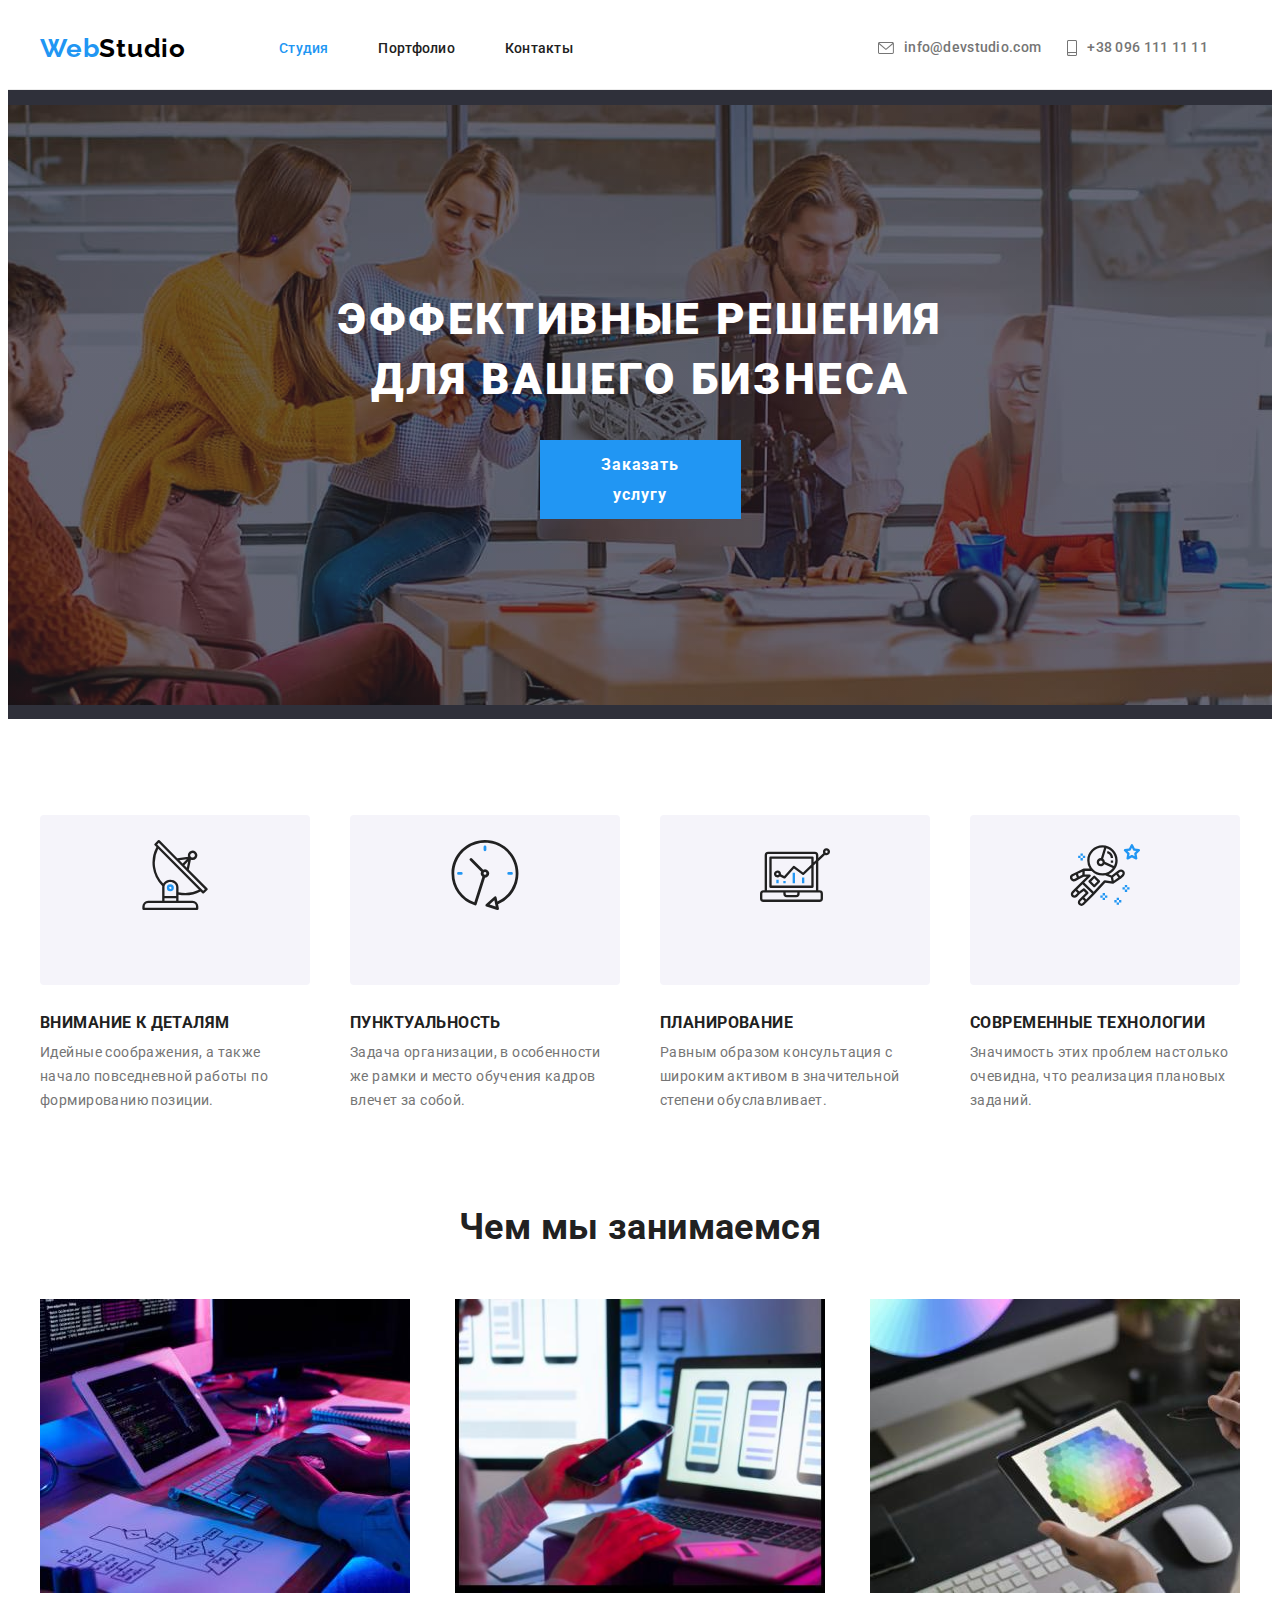
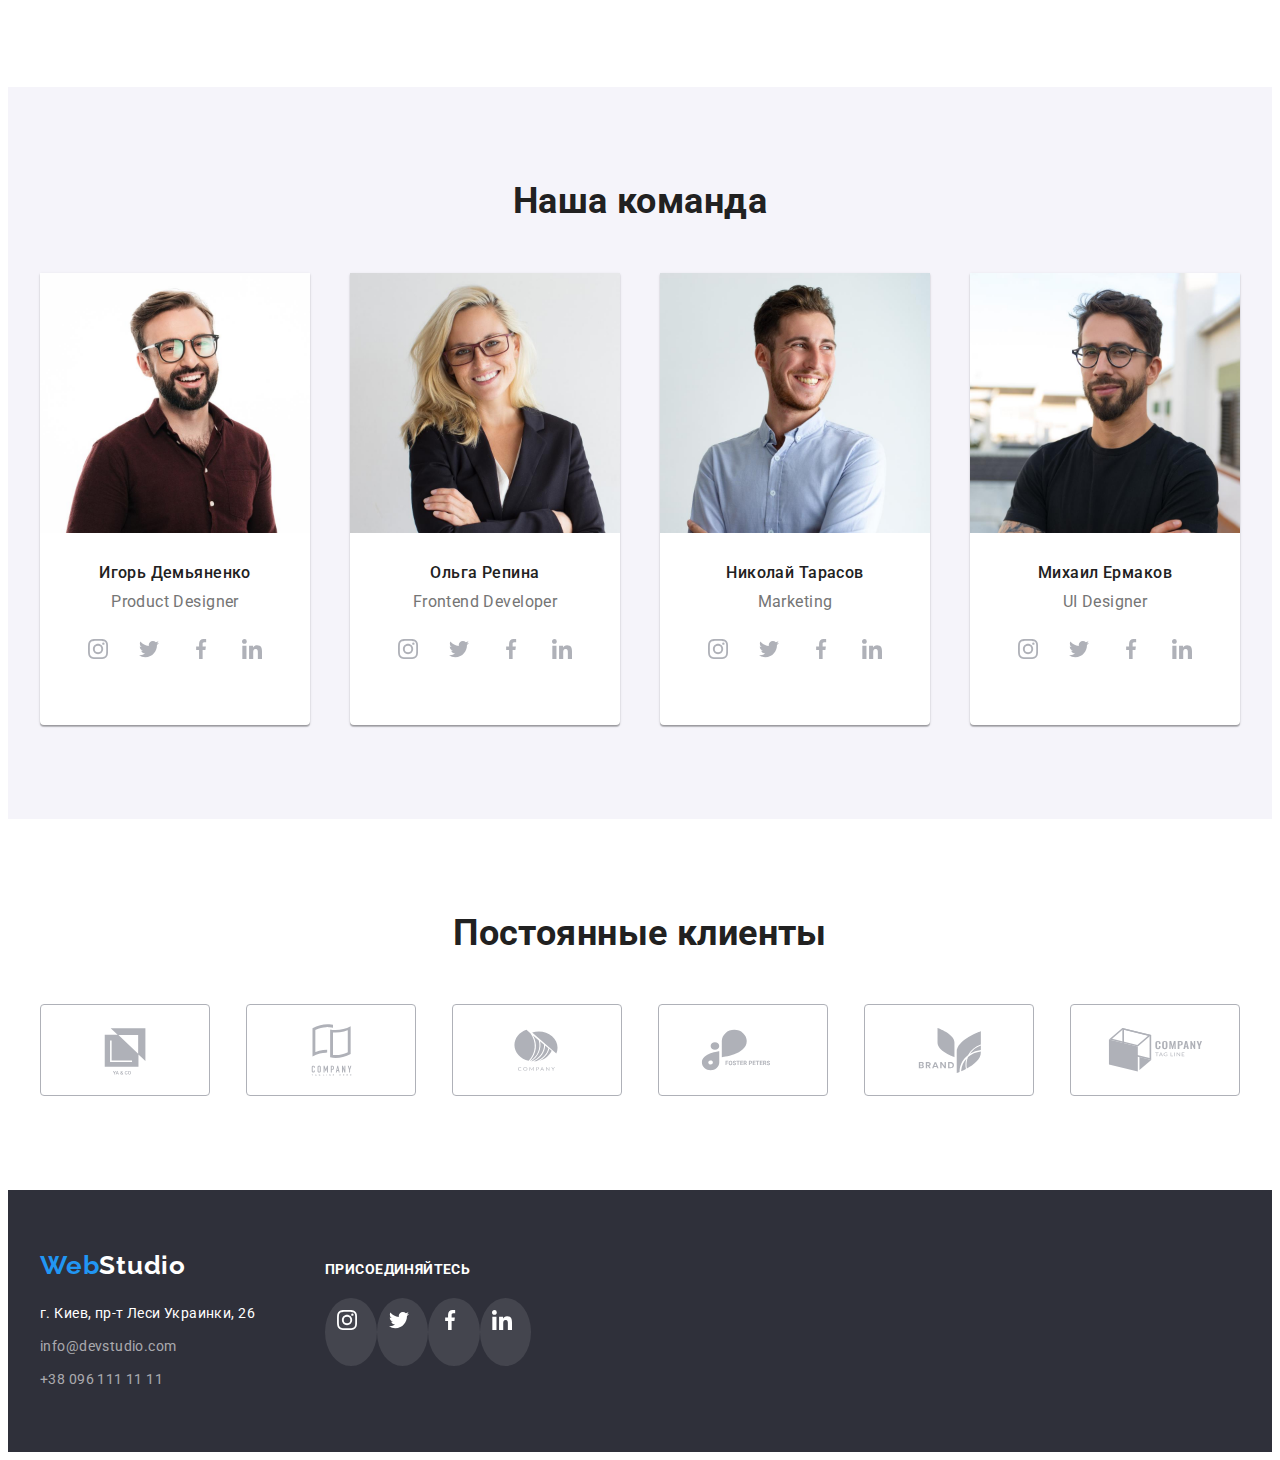
==== index.html @ 8ca38062 "Copy files" ====
<!DOCTYPE html>
<html lang="ru">
<head>
    <meta charset="UTF-8">
    <meta http-equiv="X-UA-Compatible" content="IE=edge">
    <meta name="viewport" content="width=device-width, initial-scale=1.0">
    <title>Document</title>
    <link rel="stylesheet" href="https://cdnjs.cloudflare.com/ajax/libs/modern-normalize/1.1.0/modern-normalize.min.css"
        integrity="sha512-wpPYUAdjBVSE4KJnH1VR1HeZfpl1ub8YT/NKx4PuQ5NmX2tKuGu6U/JRp5y+Y8XG2tV+wKQpNHVUX03MfMFn9Q=="
        crossorigin="anonymous" referrerpolicy="no-referrer" />
    <link rel="preconnect" href="https://fonts.googleapis.com">
    <link rel="preconnect" href="https://fonts.gstatic.com" crossorigin>
    <link href="https://fonts.googleapis.com/css2?family=Raleway:wght@700&family=Roboto:wght@400;500;700;900&display=swap"
        rel="stylesheet">
    <link rel="stylesheet" href="./css/styles.css"/>
</head>
<body>
    <!--Шапка сайта-->
    <header class="header">
        <div class="header-part container">
            <a href="/" class="logo">Web<span class="logo-header">Studio</span></a>
            
            <!-- Навигация на другие страницы -->
            <nav>
                <ul class="site-nav">
                    <li><a href="" class="link current">Студия</a></li>
                    <li><a href="./portfolio.html" class="link">Портфолио</a></li>
                    <li><a href="" class="link">Контакты</a></li>
                </ul>
            </nav>

            <ul class="kontakt-header">
                <li class="header-icons">
                    <svg class="icon" width="16" height="12">
                        <use href="./images/icons.svg#icon-envelope"></use>
                    </svg>
                    <a href="mailto:info@devstudio.com" class="link">info@devstudio.com</a>
                </li>
                <li class="header-icons">
                    <svg class="icon" width="10" height="16">
                        <use href="./images/icons.svg#icon-smartphone"></use>
                    </svg>
                    <a href="tel:+380961111111" class="link">+38 096 111 11 11</a>
                </li>
            </ul>
        </div>
    </header>
    
    <!--Основная часть-->
    <main>
    <!-- Герой -->
    <section class="hero">
        <div class="container">
            <h1 class="hero-title">Эффективные решения <br>
            для вашего бизнеса</h1>
            <button type="button" class="button-hero">Заказать услугу</button>
        </div>
    </section>

    <!--Преимущества-->
    <section>
        <div class="benefit-section container section">
            <h2 class="none-title">Преимущества</h2>
            <ul class="benefits">
                <li class="benefits-item">
                        <div class="box">
                            <svg class="icon" width="70" height="70">
                                <use href="./images/icons.svg#icon-antenna"></use>
                            </svg>
                        </div>
                        <h3 class="benefit title">Внимание к деталям</h3>
                        <p>Идейные соображения, а также начало повседневной работы по формированию позиции.</p>
                </li>

                <li class="benefits-item">
                        <div class="box">
                            <svg class="icon" width="70" height="70">
                                <use href="./images/icons.svg#icon-clock"></use>
                            </svg>
                        </div>
                        <h3 class="benefit title">Пунктуальность</h3>
                        <p>Задача организации, в особенности же рамки и место обучения кадров влечет за собой.</p>
                </li>

                <li class="benefits-item">
                        <div class="box">
                            <svg class="icon" width="70" height="70">
                                <use href="./images/icons.svg#icon-diagram"></use>
                            </svg>
                        </div>
                        <h3 class="benefit title">Планирование</h3>
                        <p>Равным образом консультация с широким активом в значительной степени обуславливает.</p>
                </li>

                <li class="benefits-item">
                        <div class="box">
                            <svg class="icon" width="70" height="70">
                                <use href="./images/icons.svg#icon-astronaut"></use>
                            </svg>
                        </div>
                        <h3 class="benefit title">Современные технологии</h3>
                        <p>Значимость этих проблем настолько очевидна, что реализация плановых заданий.</p>
                </li>
            </ul>
        </div>
    </section>

    <!--Чем мы занимаемся-->
    <section>
        <div class="products-studio container section">
            <h2 class="products title">Чем мы занимаемся</h2>
            <ul class="product">
                <li><img src="./images/programming.jpg" alt="Программирование" width="370" height="294"/></li>
                <li><img src="./images/mobile-application-development.jpg" alt="Разработка мобильного приложения" width="370" height="294"/></li>
                <li><img src="./images/color-matching.jpg" alt="Подбор цветов" width="370" height="294"/></li>
            </ul>
        </div>
    </section>

    <!--Наша команда-->
    <section class="team-studio">
        <div class="container section">
            <h2 class="team title">Наша команда</h2>
            <ul class="team-employees">
                <li class="team-employee">
                    <img src="./images/igor-demyanenko.jpg" alt="Игорь Демьяненко" width="270" height="260"/>
                    <h3 class="employee title">Игорь Демьяненко</h3>
                    <p class="employee-description">Product Designer</p>
                    <ul class="social-links">
                        <li class="box">
                            <svg class="icon" width="20" height="20">
                                <use href="./images/icons.svg#icon-instagram"></use>
                            </svg>
                            <a href="/"></a>
                        </li>
                        <li class="box">
                            <svg class="icon" width="20" height="20">
                                <use href="./images/icons.svg#icon-twitter"></use>
                            </svg>
                            <a href="/"></a>
                        </li>
                        <li class="box">
                            <svg class="icon" width="20" height="20">
                                <use href="./images/icons.svg#icon-facebook"></use>
                            </svg>
                            <a href="/"></a>
                        </li>
                        <li class="box">
                            <svg class="icon" width="20" height="20">
                                <use href="./images/icons.svg#icon-linkedin"></use>
                            </svg>
                            <a href="/"></a>
                        </li>
                    </ul>
                </li>

                <li class="team-employee">
                    <img src="./images/olga-repina.jpg" alt="Ольга Репина" width="270" height="260"/>
                    <h3 class="employee title">Ольга Репина</h3>
                    <p class="employee-description">Frontend Developer</p>
                    <ul class="social-links">
                        <li class="box">
                            <svg class="icon" width="20" height="20">
                                <use href="./images/icons.svg#icon-instagram"></use>
                            </svg>
                            <a href="/"></a>
                        </li>
                        <li class="box">
                            <svg class="icon" width="20" height="20">
                                <use href="./images/icons.svg#icon-twitter"></use>
                            </svg>
                            <a href="/"></a>
                        </li>
                        <li class="box">
                            <svg class="icon" width="20" height="20">
                                <use href="./images/icons.svg#icon-facebook"></use>
                            </svg>
                            <a href="/"></a>
                        </li>
                        <li class="box">
                            <svg class="icon" width="20" height="20">
                                <use href="./images/icons.svg#icon-linkedin"></use>
                            </svg>
                            <a href="/"></a>
                        </li>
                    </ul>
                </li>

                <li class="team-employee">
                    <img src="./images/nikolay-tarasov.jpg" alt="Николай Тарасов" width="270" height="260"/>
                    <h3 class="employee title">Николай Тарасов</h3>
                    <p class="employee-description">Marketing</p>
                    <ul class="social-links">
                <li class="box">
                    <svg class="icon" width="20" height="20">
                        <use href="./images/icons.svg#icon-instagram"></use>
                    </svg>
                    <a href="/"></a>
                </li>
                <li class="box">
                    <svg class="icon" width="20" height="20">
                        <use href="./images/icons.svg#icon-twitter"></use>
                    </svg>
                    <a href="/"></a>
                </li>
                <li class="box">
                    <svg class="icon" width="20" height="20">
                        <use href="./images/icons.svg#icon-facebook"></use>
                    </svg>
                    <a href="/"></a>
                </li>
                <li class="box">
                    <svg class="icon" width="20" height="20">
                        <use href="./images/icons.svg#icon-linkedin"></use>
                    </svg>
                    <a href="/"></a>
                </li>
                    </ul>
                </li>

                <li class="team-employee">
                    <img src="./images/mikhail-ermakov.jpg" alt="Михаил Ермаков" width="270" height="260"/>
                    <h3 class="employee title">Михаил Ермаков</h3>
                    <p class="employee-description">UI Designer</p>
                    <ul class="social-links">
                        <li class="box">
                            <svg class="icon" width="20" height="20">
                                <use href="./images/icons.svg#icon-instagram"></use>
                            </svg>
                            <a href="/"></a>
                        </li>
                        <li class="box">
                            <svg class="icon" width="20" height="20">
                                <use href="./images/icons.svg#icon-twitter"></use>
                            </svg>
                            <a href="/"></a>
                        </li>
                        <li class="box">
                            <svg class="icon" width="20" height="20">
                                <use href="./images/icons.svg#icon-facebook"></use>
                            </svg>
                            <a href="/"></a>
                        </li>
                        <li class="box">
                            <svg class="icon" width="20" height="20">
                                <use href="./images/icons.svg#icon-linkedin"></use>
                            </svg>
                            <a href="/"></a>
                        </li>
                    </ul>                   
                </li>
            </ul>
        </div>
    </section>

    <!--Постоянные клиенты-->
    <section>
        <div class="container section">
            <h2 class="customers title">Постоянные клиенты</h2>
            <ul class="customer">
                <li class="box">
                    <svg class="icon" width="106" height="60">
                        <use href="./images/icons.svg#icon-logo-yaco"></use>
                    </svg>
                    <a href="/"></a>
                </li>
                <li class="box">
                    <svg class="icon" width="106" height="60">
                        <use href="./images/icons.svg#icon-logo-tag"></use>
                    </svg>
                    <a href="/"></a>
                </li>
                <li class="box">
                    <svg class="icon" width="106" height="60">
                        <use href="./images/icons.svg#icon-logo-company"></use>
                    </svg>
                    <a href="/"></a>
                </li>
                <li class="box">
                    <svg class="icon" width="106" height="60">
                        <use href="./images/icons.svg#icon-logo-brand"></use>
                    </svg>
                    <a href="/"></a>
                </li>
                <li class="box">
                    <svg class="icon" width="106" height="60">
                        <use href="./images/icons.svg#icon-logo-foster"></use>
                    </svg>
                    <a href="/"></a>
                </li>
                <li class="box">
                    <svg class="icon" width="106" height="60">
                        <use href="./images/icons.svg#icon-logo-line"></use>
                    </svg>
                    <a href="/"></a>
                </li>        
            </ul>
        </div>
    </section>
    </main>

    <!--Подвал сайта-->
    <footer class="footer">
        <div class="container">
            <div>
                <a href="/" class="logo">Web<span class="logo-footer">Studio</span></a>

                <address class="address">
                    <ul class="kontakt-footer">
                        <li>г. Киев, пр-т Леси Украинки, 26</li>
                        <li class="email"><a href="mailto:info@devstudio.com" class="link">info@devstudio.com</a></li>
                        <li><a href="tel:+380961111111" class="link">+38 096 111 11 11</a></li>
                    </ul>
                </address>
            </div>

            <div class="footer-links">
                <p class="footer-link">присоединяйтесь</p>
                <ul class="social-links">
                    <li class="box">
                        <svg class="icon" width="20" height="20">
                            <use href="./images/icons.svg#icon-instagram"></use>
                        </svg>
                        <a href="/"></a>
                    </li>
                    <li class="box">
                        <svg class="icon" width="20" height="20">
                            <use href="./images/icons.svg#icon-twitter"></use>
                        </svg>
                        <a href="/"></a>
                    </li>
                    <li class="box">
                        <svg class="icon" width="20" height="20">
                            <use href="./images/icons.svg#icon-facebook"></use>
                        </svg>
                        <a href="/"></a>
                    </li>
                    <li class="box">
                        <svg class="icon" width="20" height="20">
                            <use href="./images/icons.svg#icon-linkedin"></use>
                        </svg>
                        <a href="/"></a>
                    </li>
                </ul>
            </div>
        </div>
    </footer>
</body>
</html>
---- css/styles.css ----
/* цвет основного текста: #757575 */
/* вторичный цвет текста title: #212121 */
/* акцент #2196F3 */
/* белый #FFFFFF  */

/*Mail+tel #FFFFFF 60 %*/
/*background section team: #F5F4FA; */
/* вторичный цвет фона Hero+Footer #2F303A; */
/* background hero-button:hover #188CE8*/

:root {
  --primary-text-color: #757575;
  --title-text-color: #212121;
  --accent-color: #2196f3;
  --primary-white-color: #ffffff;
  --icon-color: #afb1b8;
  --main-font: Roboto, sans-serif;
}

body {
  color: var(--primary-text-color);
  background-color: var(--primary-white-color);

  font-family: var(--main-font);
  font-style: normal;
  font-weight: normal;
  font-size: 14px;
  line-height: 1.71;
  letter-spacing: 0.03em;
}

/*Общиe вспомогательныe контейнеры*/

.container {
  width: 1200px;
  padding-left: 15px;
  padding-right: 15px;
  margin-left: auto;
  margin-right: auto;
}

.section {
  padding-top: 94px;
  padding-bottom: 94px;
}

/* Сброс стилей */
h1,
h2,
h3,
p,
ul {
  margin: 0;
  padding: 0;
}

ul {
  list-style: none;
}

img {
  border: 0;
  display: block;
}

/* Header */

.header {
  border-bottom: 1px solid #ececec;
}

.header-part {
  display: flex;
  align-items: center;
  padding-top: 25px;
  padding-bottom: 25px;
}

/* Logo */
.logo {
  color: #2196f3;

  font-family: Raleway, sans-serif;
  font-style: normal;
  font-weight: bold;
  font-size: 26px;
  line-height: 1.19;
  letter-spacing: 0.03em;
  text-decoration: none;
}

.logo-header {
  color: #000000;
}

/* Site-nav + Kontakt-header + Kontakt-footer */
.site-nav .link,
.kontakt-header .link,
.kontakt-footer .link {
  color: var(--title-text-color);

  font-family: var(--main-font);
  font-style: normal;
  font-weight: 500;
  font-size: 14px;
  line-height: 1.14;
  letter-spacing: 0.02em;
  text-decoration: none;
}

.site-nav .link:hover,
.site-nav .link:focus,
.kontakt-header .link:hover,
.kontakt-header .link:focus,
.kontakt-footer .link:hover,
.kontakt-footer .link:focus {
  color: var(--accent-color);
}

/* Site nav */
.site-nav .link.current {
  color: var(--accent-color);
}

.site-nav {
  display: flex;
  width: 294px;
  justify-content: space-between;
  margin-left: 93px;
}

/* Kontakt nav */
.kontakt-header .link {
  color: var(--primary-text-color);
}

.kontakt-header {
  display: flex;
  width: 330px;
  justify-content: space-between;
  margin-left: 305px;
}

/* Header icons */
.header-icons {
  display: flex;
  align-items: center;
}

.header-icons .icon {
  margin-right: 10px;
}

.kontakt-header .icon {
  fill: var(--primary-text-color);
}

.kontakt-header .icon:hover,
.kontakt-header .icon:focus {
  fill: var(--accent-color);
  cursor: pointer;
}

/* Hero */
.hero {
  background-color: #2f303a;
  padding-top: 200px;
  padding-bottom: 200px;
  text-align: center;
  background-image: linear-gradient(
      to right,
      rgba(47, 48, 58, 0.4),
      rgba(47, 48, 58, 0.4)
    ),
    url("../images/hero.jpg");
  background-repeat: no-repeat;
  background-position: center;
  background-size: 1600px;
}

.hero-title {
  color: var(--primary-white-color);
  margin-bottom: 30px;

  font-weight: 900;
  font-size: 44px;
  line-height: 1.36;
  letter-spacing: 0.06em;
  text-transform: uppercase;
}

/* Button */
.button-hero {
  color: var(--primary-white-color);
  background-color: var(--accent-color);
  width: 201px;
  padding: 10px 32px;
  border: 0;
  margin: 0 auto;

  font-family: var(--main-font);
  font-style: normal;
  font-weight: bold;
  font-size: 16px;
  line-height: 1.87;
  letter-spacing: 0.06em;
  text-align: center;
  text-decoration: none;

  cursor: pointer;
}

.button-hero:hover,
.button-hero:focus {
  background: #188ce8;
  box-shadow: 0px 4px 4px rgba(0, 0, 0, 0.15);
  border-radius: 4px;
}

/* Title sections*/
.none-title {
  visibility: hidden;
}

.title {
  color: var(--title-text-color);
}

/* Benefits */
.benefits,
.product,
.team-employees,
.customer,
.social-links {
  display: flex;
  justify-content: space-between;
}

.benefit-section,
.portfolio-section {
  padding-top: 60px;
}

.benefits-item {
  width: 270px;
}

.benefits-item .box {
  height: 120px;
  margin-bottom: 30px;
  background: #f5f4fa;
  border-radius: 4px;
  padding: 25px 100px;
}

.benefit {
  font-weight: bold;
  line-height: 16px;
  text-transform: uppercase;
  margin-bottom: 10px;
}

/* Produkts */
.products-studio {
  padding-top: 0;
}

.products,
.team,
.customers {
  font-weight: bold;
  font-size: 36px;
  line-height: 1.16;
  text-align: center;
  margin-bottom: 50px;
}

/* Team */
.team-studio {
  background: #f5f4fa;
}

.team-employee {
  text-align: center;
  box-shadow: 0px 1px 3px rgba(0, 0, 0, 0.12), 0px 1px 1px rgba(0, 0, 0, 0.14),
    0px 2px 1px rgba(0, 0, 0, 0.2);
  border-radius: 0px 0px 4px 4px;
  background-color: var(--primary-white-color);
}

.employee-description,
.employee {
  font-size: 16px;
  line-height: 1.19;
}

.employee {
  font-weight: 500;
  margin-top: 30px;
  margin-bottom: 10px;
}

.employee-description {
  margin-bottom: 16px;
}

/* Team social links */
.team-studio .social-links {
  margin-left: 32px;
  margin-bottom: 30px;
}

.team-employees .icon,
.customer .icon {
  fill: var(--icon-color);
}

.team-employees .icon:hover,
.team-employees .icon:focus {
  fill: var(--primary-white-color);
  background-color: var(--accent-color);
}

/* Regular customers */
.customer .box {
  width: 170px;
  height: 92px;
  border: 1px solid #afb1b8;
  box-sizing: border-box;
  border-radius: 4px;
  padding: 16px 32px;
}

.customer .box:hover,
.customer .box:focus {
  border: 1px solid var(--accent-color);
}

.customer .icon:hover,
.customer .icon:focus {
  fill: var(--accent-color);
  cursor: pointer;
}

/* Filter Portfolio */
.filter-buttons {
  display: flex;
  justify-content: space-between;
  width: 611px;
  margin-bottom: 50px;
  margin-left: auto;
  margin-right: auto;
}

.fiter-button {
  color: var(--title-text-color);
  background-color: #f5f4fa;
  padding: 6px 22px;
  border-radius: 4px;
  border: 0;

  font-family: var(--main-font);
  font-style: normal;
  font-weight: 500;
  font-size: 16px;
  line-height: 1.62;
  text-align: center;
  letter-spacing: 0.03em;

  cursor: pointer;
}

.fiter-button:focus,
.fiter-button:hover {
  color: var(--primary-white-color);
  background-color: var(--accent-color);
  box-shadow: 0px 3px 1px rgba(0, 0, 0, 0.1), 0px 1px 2px rgba(0, 0, 0, 0.08),
    0px 2px 2px rgba(0, 0, 0, 0.12);
}

/* Portfolio */
.portfolio {
  display: flex;
  flex-wrap: wrap;
  margin-left: -15px;
  margin-right: -15px;
}

.portfolio-example {
  margin-left: 15px;
  margin-top: 30px;
  margin-right: 15px;
}

.portfolio-example:hover,
.portfolio-example:focus {
  box-shadow: 0px 1px 1px rgba(0, 0, 0, 0.12), 0px 4px 4px rgba(0, 0, 0, 0.06),
    1px 4px 6px rgba(0, 0, 0, 0.16);
  cursor: pointer;
}

.portfolio-example:nth-child(-n + 3) {
  margin-top: 0;
}

.example-border {
  border-bottom: 1px solid #eeeeee;
  border-right: 1px solid #eeeeee;
  border-left: 1px solid #eeeeee;
  box-sizing: border-box;
  padding-top: 20px;
  padding-bottom: 20px;
  padding-left: 24px;
}

.example {
  font-weight: bold;
  font-size: 18px;
  line-height: 2;
  letter-spacing: 0.06em;
  margin-bottom: 4px;
}

.example-description {
  font-size: 16px;
  line-height: 1.87;
}

/* Footer */
.footer {
  background-color: #2f303a;
  padding-top: 60px;
  padding-bottom: 60px;
}

.logo-footer,
.address {
  color: var(--primary-white-color);
}

.kontakt-footer .link {
  color: rgba(255, 255, 255, 0.6);

  font-weight: normal;
  line-height: 1.71;
  letter-spacing: 0.03em;
}

.kontakt-footer {
  font-style: normal;
  margin-top: 20px;
}

.email {
  margin-top: 9px;
  margin-bottom: 9px;
}

.footer .container {
  display: flex;
}

/* Footer links*/
.footer-links {
  width: 260px;
  margin-left: 70px;
  padding-top: 12px;

  font-weight: bold;
  line-height: 1.14;
  text-transform: uppercase;

  color: var(--primary-white-color);
}

.footer-links .icon {
  fill: var(--primary-white-color);
}

.footer-link {
  margin-bottom: 20px;
}

.social-links {
  width: 206px;
}

.footer-links .box,
.team-employees .box {
  width: 44px;
  height: 44px;
  border-radius: 50%;
  padding: 12px;
}

.footer-links .box {
  background-color: rgba(255, 255, 255, 0.1);
}

.footer-links .box:focus,
.footer-links .box:hover,
.team-employees .box:focus,
.team-employees .box:hover {
  background-color: var(--accent-color);
  cursor: pointer;
}
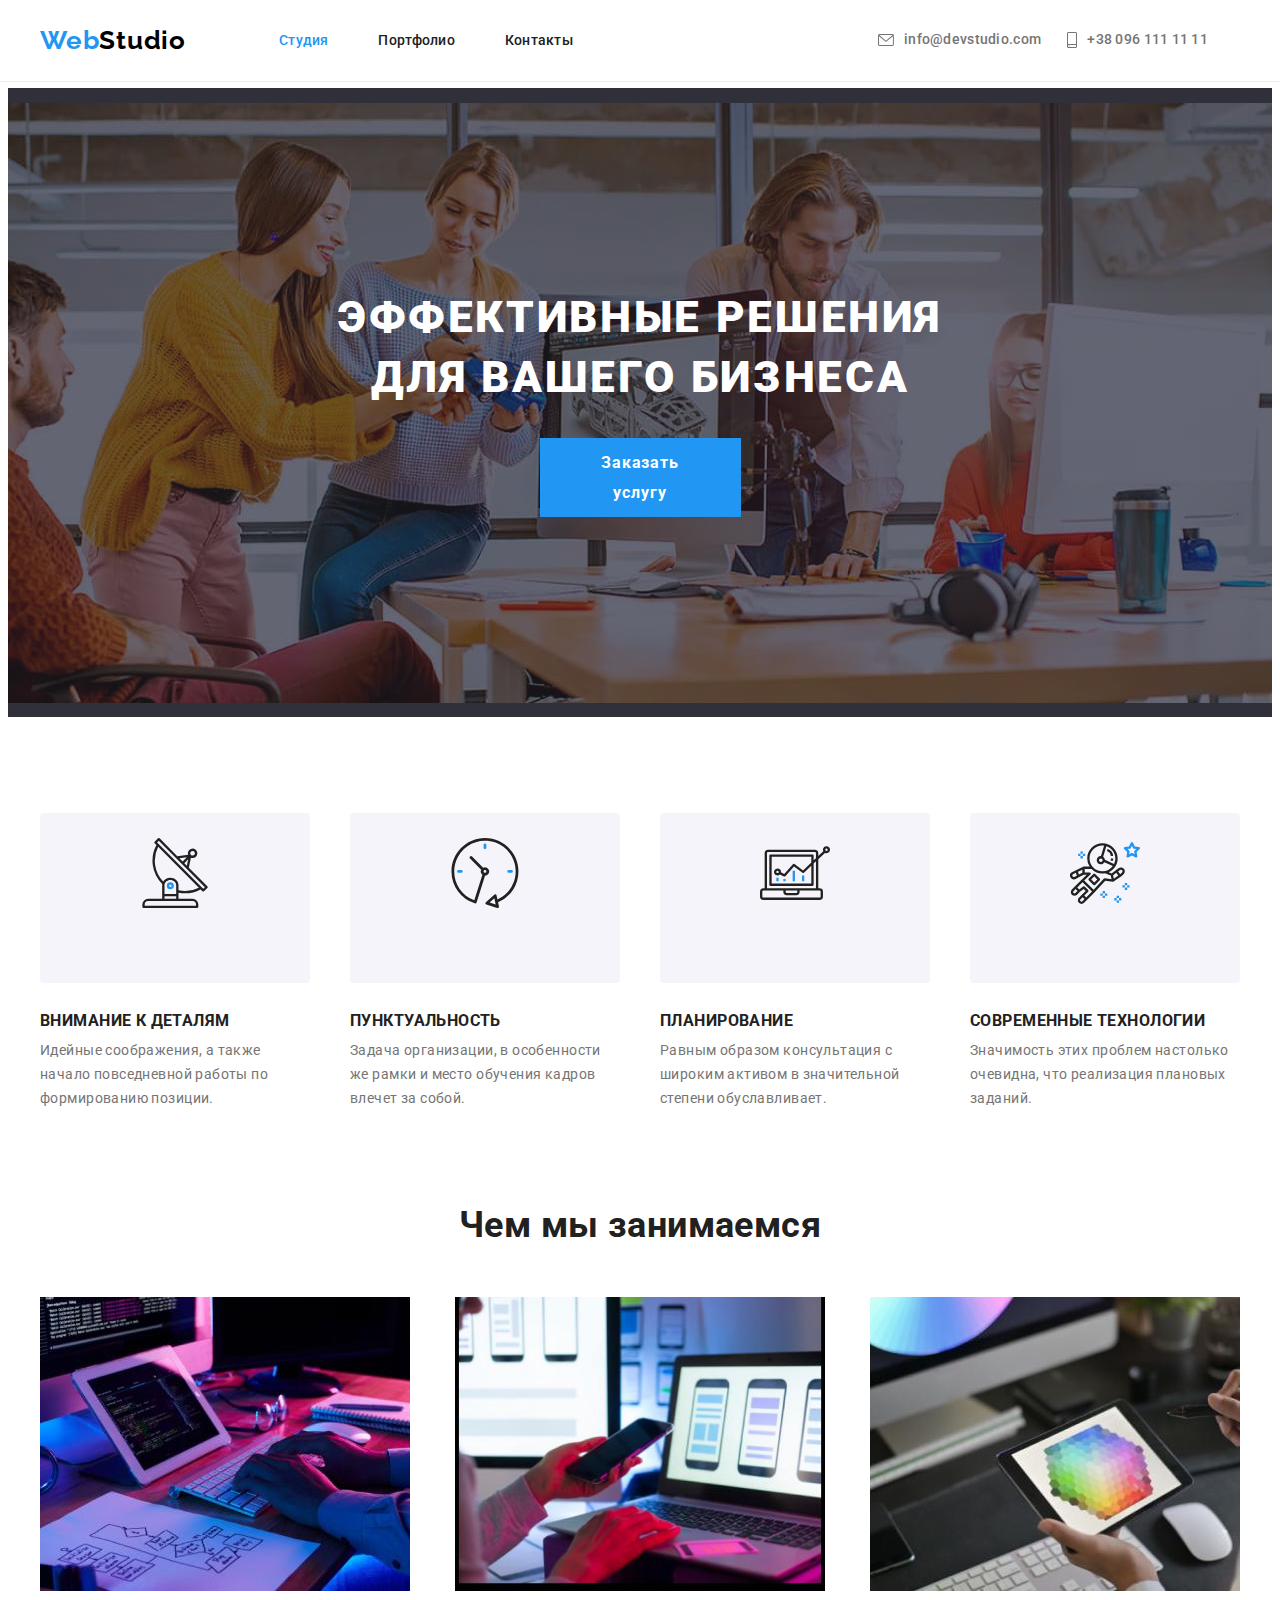
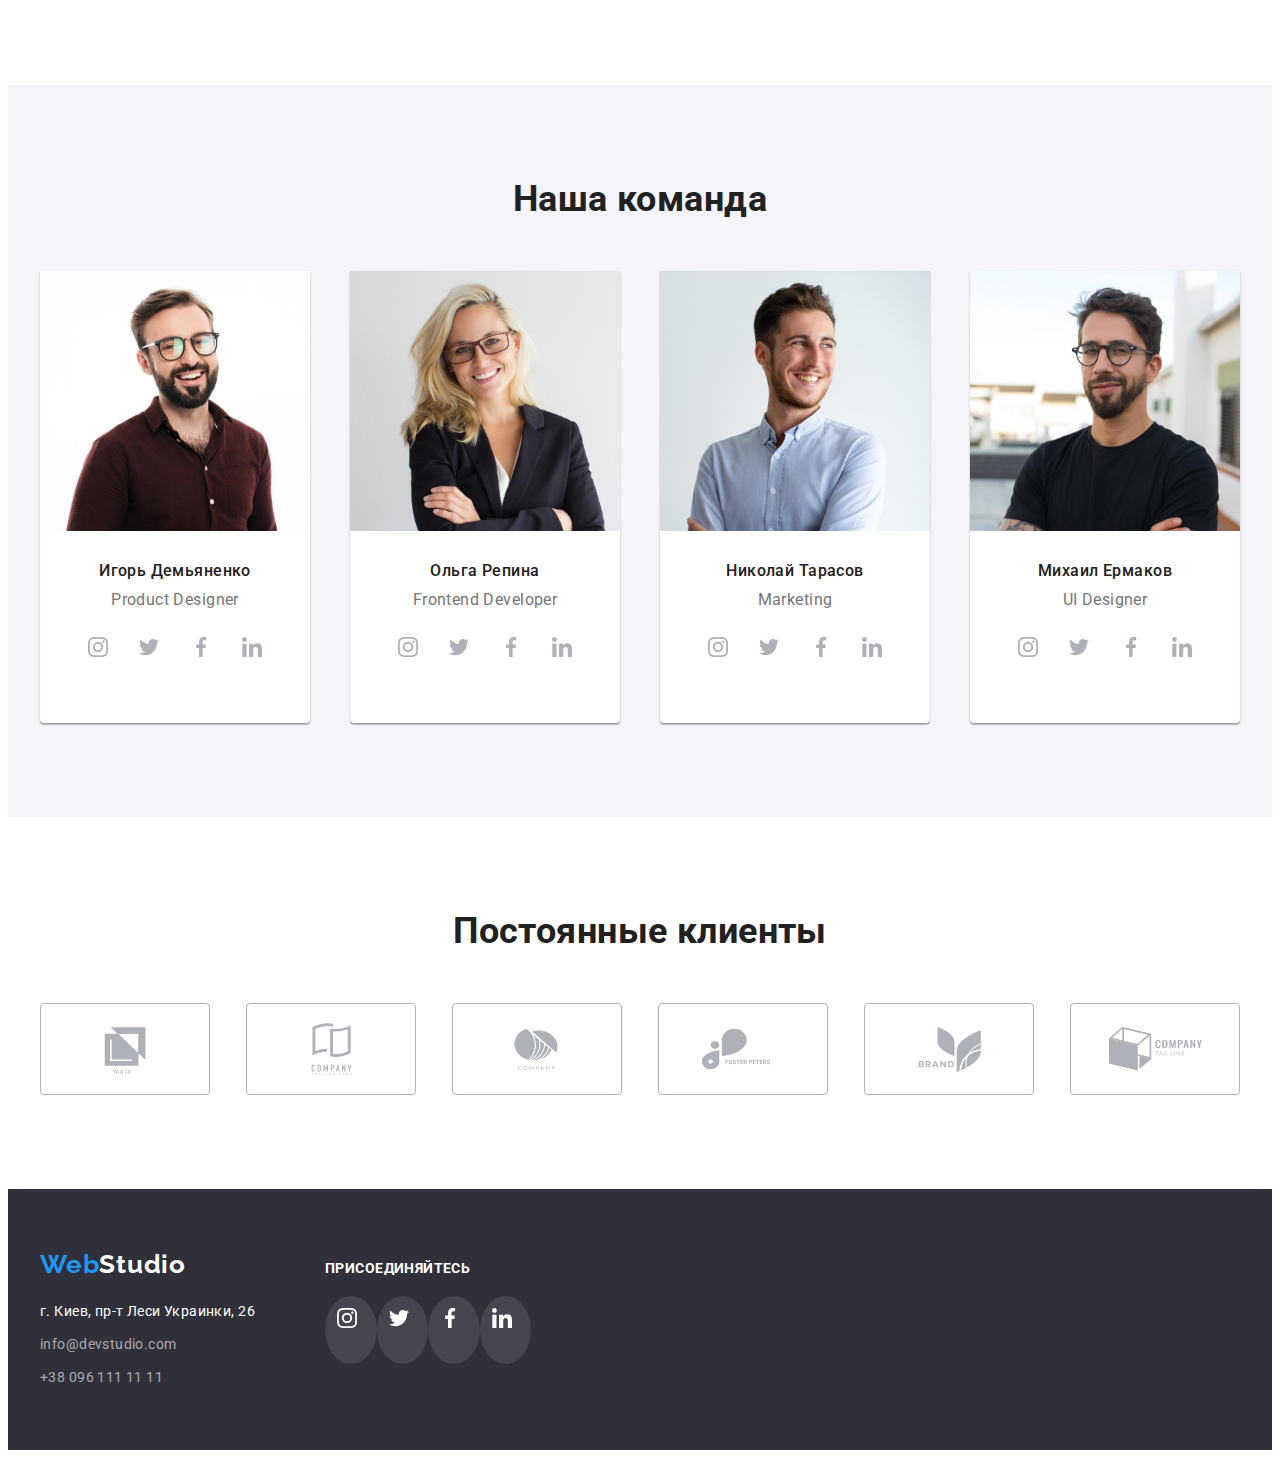
==== commit b7727a94: "header position+ modal window" ====
--- a/index.html
+++ b/index.html
@@ -47,13 +47,20 @@
     </header>
     
     <!--Основная часть-->
-    <main>
+    <main class="main">
     <!-- Герой -->
     <section class="hero">
         <div class="container">
             <h1 class="hero-title">Эффективные решения <br>
             для вашего бизнеса</h1>
-            <button type="button" class="button-hero">Заказать услугу</button>
+            <button type="button" class="button-hero" data-modal-open>Заказать услугу</button>
+        </div>
+    
+    <!--Модальное окно-->    
+        <div class="backdrop is-hidden" data-modal>
+            <div class="modal">
+                <button data-modal-close>Закрыть</button>
+            </div>
         </div>
     </section>
 
@@ -345,5 +352,9 @@
             </div>
         </div>
     </footer>
+
+    <!--Модальное окно-->
+    <script src="./js/modal.js"></script>
+
 </body>
 </html>--- a/css/styles.css
+++ b/css/styles.css
@@ -66,7 +66,13 @@
 /* Header */
 
 .header {
+  position: fixed;
+  width: 100%;
+  min-height: 80px;
+  top: 0;
+  left: 0;
   border-bottom: 1px solid #ececec;
+  background-color: var(--primary-white-color);
 }
 
 .header-part {
@@ -159,6 +165,11 @@
 .kontakt-header .icon:focus {
   fill: var(--accent-color);
   cursor: pointer;
+}
+
+/* Main */
+.main {
+  padding-top: 80px;
 }
 
 /* Hero */
@@ -217,6 +228,33 @@
   border-radius: 4px;
 }
 
+/*Modal window*/
+.backdrop {
+  position: fixed;
+  top: 0;
+  left: 0;
+  width: 100%;
+  height: 100%;
+  background-color: rgba(0, 0, 0, 0.2);
+}
+
+.backdrop.is-hidden {
+  opacity: 0;
+  pointer-events: none;
+}
+
+.modal {
+  position: absolute;
+  top: 50%;
+  left: 50%;
+  transform: translate(-50%, -50%);
+
+  min-height: 581px;
+  min-width: 528px;
+
+  background-color: var(--primary-white-color);
+}
+
 /* Title sections*/
 .none-title {
   visibility: hidden;
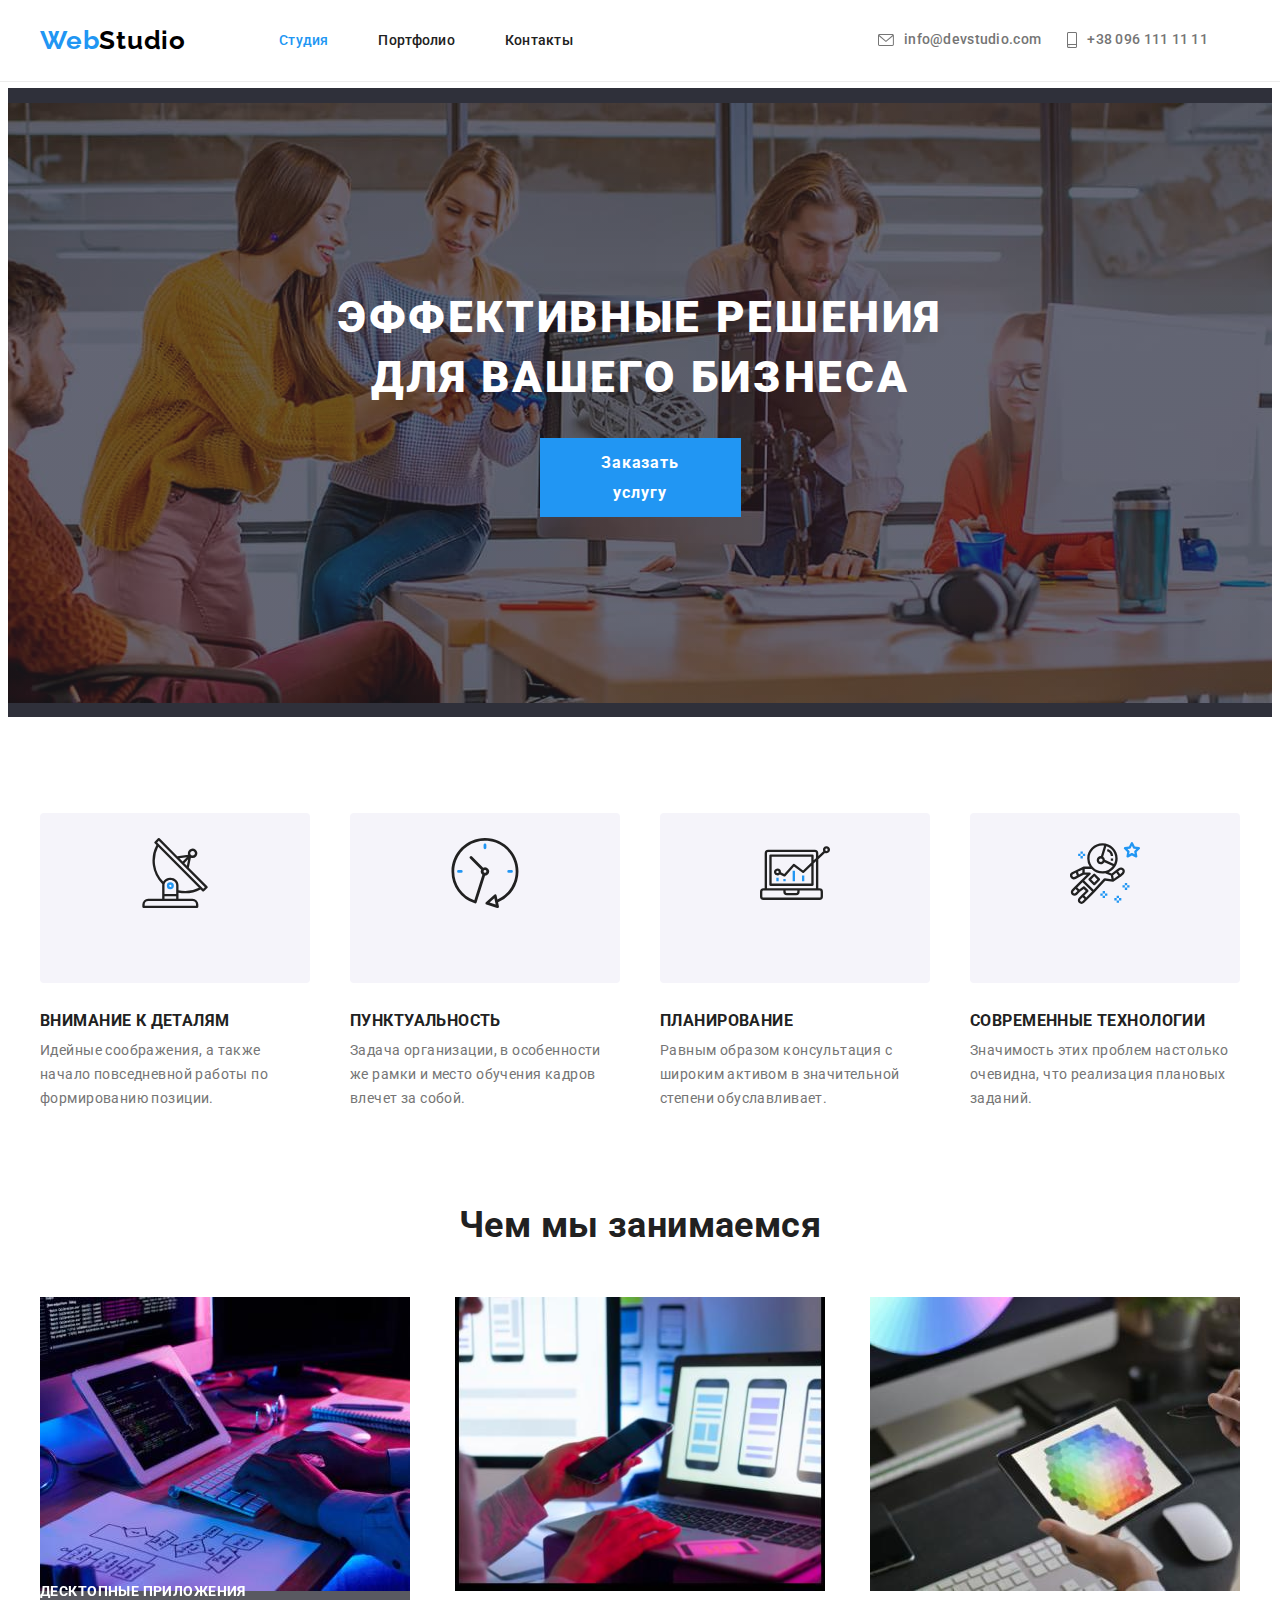
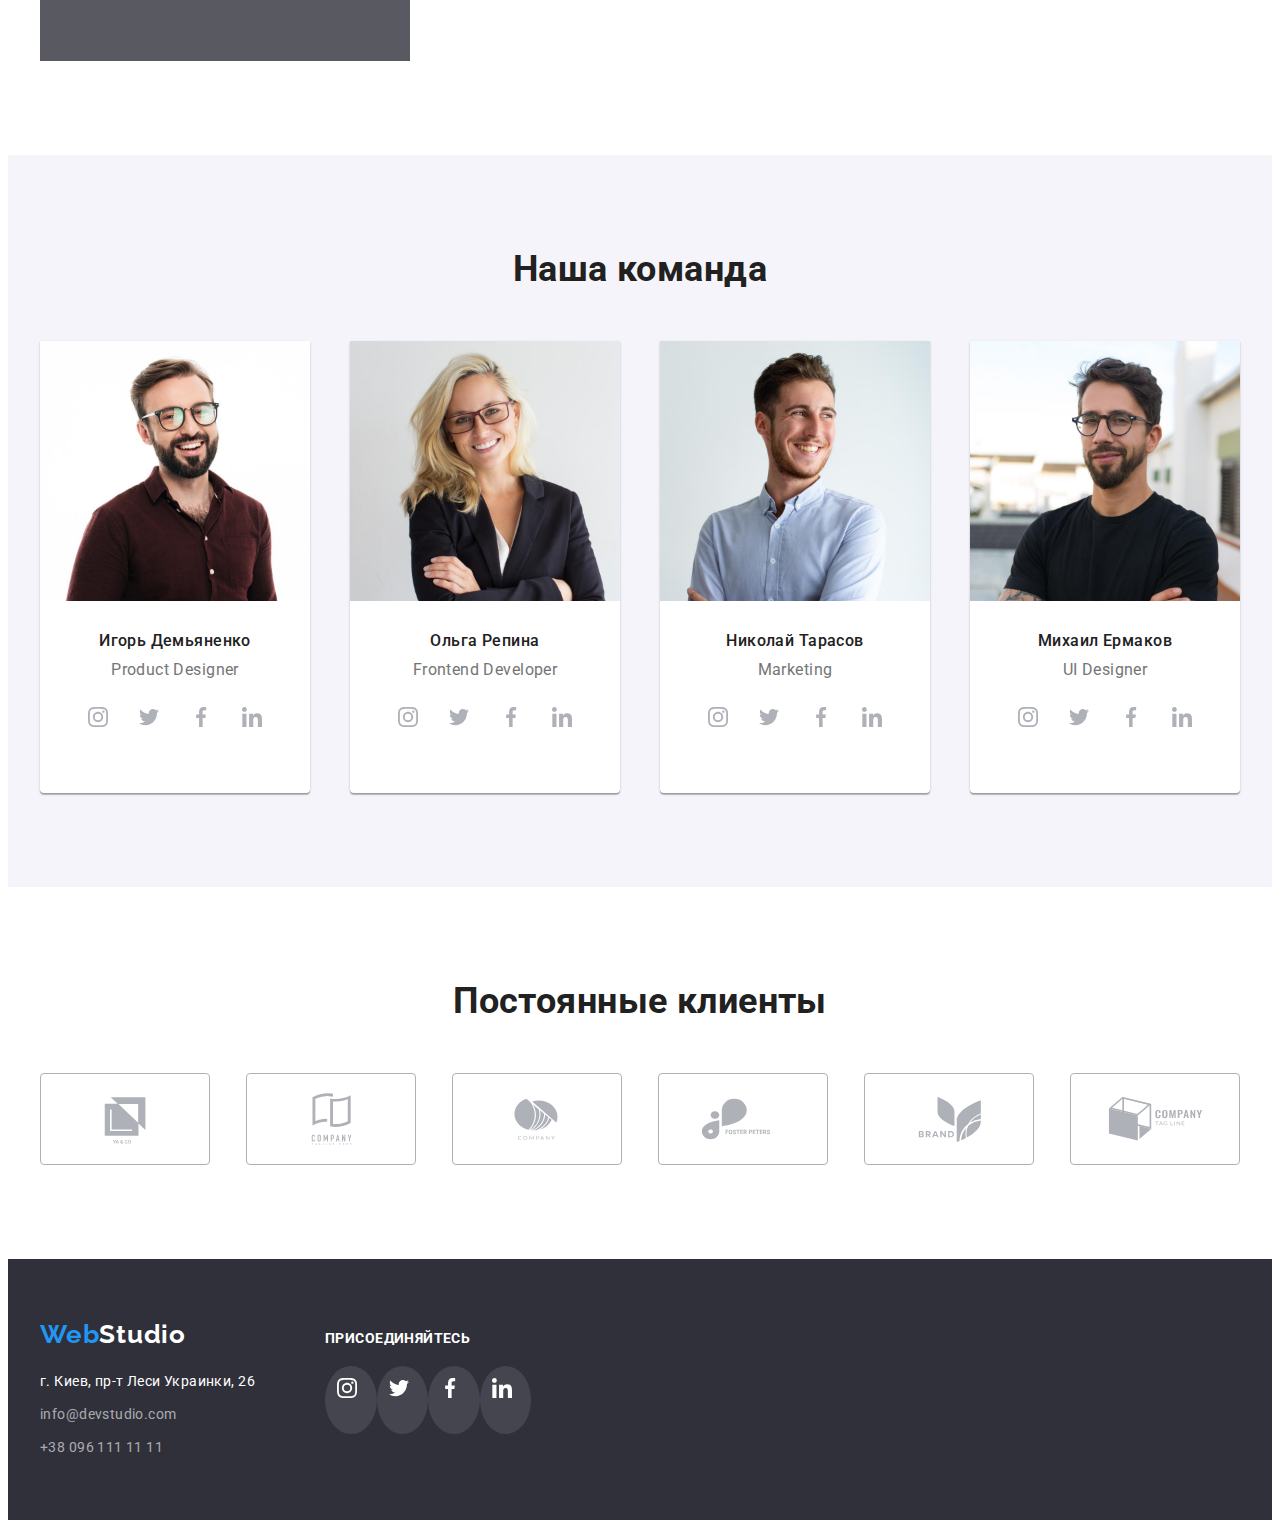
==== commit 3c42bba7: "Modal-close" ====
--- a/index.html
+++ b/index.html
@@ -59,7 +59,11 @@
     <!--Модальное окно-->    
         <div class="backdrop is-hidden" data-modal>
             <div class="modal">
-                <button data-modal-close>Закрыть</button>
+                <button class="box" data-modal-close>
+                    <svg class="icon" width="11" height="11">
+                        <use href="./images/icons.svg#icon-vector"></use>
+                    </svg>
+                </button>
             </div>
         </div>
     </section>
@@ -117,7 +121,14 @@
         <div class="products-studio container section">
             <h2 class="products title">Чем мы занимаемся</h2>
             <ul class="product">
-                <li><img src="./images/programming.jpg" alt="Программирование" width="370" height="294"/></li>
+                <li>
+                    <div> 
+                        <img src="./images/programming.jpg" alt="Программирование" width="370" height="294"/>
+                        <div class="backdrop">
+                            <p class="name">Десктопные приложения</p>
+                        </div>
+                    </div>
+                </li>
                 <li><img src="./images/mobile-application-development.jpg" alt="Разработка мобильного приложения" width="370" height="294"/></li>
                 <li><img src="./images/color-matching.jpg" alt="Подбор цветов" width="370" height="294"/></li>
             </ul>
--- a/css/styles.css
+++ b/css/styles.css
@@ -121,6 +121,7 @@
 .kontakt-footer .link:hover,
 .kontakt-footer .link:focus {
   color: var(--accent-color);
+  transition: color 250ms cubic-bezier(0.4, 0, 0.2, 1);
 }
 
 /* Site nav */
@@ -165,6 +166,7 @@
 .kontakt-header .icon:focus {
   fill: var(--accent-color);
   cursor: pointer;
+  transition: fill 250ms cubic-bezier(0.4, 0, 0.2, 1);
 }
 
 /* Main */
@@ -226,6 +228,7 @@
   background: #188ce8;
   box-shadow: 0px 4px 4px rgba(0, 0, 0, 0.15);
   border-radius: 4px;
+  transition: background 250ms cubic-bezier(0.4, 0, 0.2, 1);
 }
 
 /*Modal window*/
@@ -236,6 +239,7 @@
   width: 100%;
   height: 100%;
   background-color: rgba(0, 0, 0, 0.2);
+  transition: opacity 500ms linear, visibility 500ms linear;
 }
 
 .backdrop.is-hidden {
@@ -251,8 +255,23 @@
 
   min-height: 581px;
   min-width: 528px;
+  border-radius: 4px;
 
   background-color: var(--primary-white-color);
+}
+
+.modal .box {
+  width: 30px;
+  height: 30px;
+  position: absolute;
+  top: 8px;
+  right: 8px;
+  border-radius: 50%;
+  border: 1px solid rgba(0, 0, 0, 0.1);
+  background-color: transparent;
+  display: flex;
+  align-items: center;
+  justify-content: center;
 }
 
 /* Title sections*/
@@ -313,6 +332,24 @@
   margin-bottom: 50px;
 }
 
+.product .backdrop {
+  position: relative;
+  width: 100%;
+  height: 70px;
+  top: 0;
+  left: 0;
+  background-color: rgba(47, 48, 58, 0.8);
+}
+
+.product .name {
+  position: absolute;
+  font-weight: bold;
+  line-height: 1.14px;
+  text-transform: uppercase;
+
+  color: var(--primary-white-color);
+}
+
 /* Team */
 .team-studio {
   background: #f5f4fa;
@@ -357,6 +394,8 @@
 .team-employees .icon:focus {
   fill: var(--primary-white-color);
   background-color: var(--accent-color);
+  transition: fill 250ms cubic-bezier(0.4, 0, 0.2, 1),
+    background-color 250ms cubic-bezier(0.4, 0, 0.2, 1);
 }
 
 /* Regular customers */
@@ -372,12 +411,14 @@
 .customer .box:hover,
 .customer .box:focus {
   border: 1px solid var(--accent-color);
+  transition: border 250ms cubic-bezier(0.4, 0, 0.2, 1);
 }
 
 .customer .icon:hover,
 .customer .icon:focus {
   fill: var(--accent-color);
   cursor: pointer;
+  transition: fill 250ms cubic-bezier(0.4, 0, 0.2, 1);
 }
 
 /* Filter Portfolio */
@@ -414,6 +455,8 @@
   background-color: var(--accent-color);
   box-shadow: 0px 3px 1px rgba(0, 0, 0, 0.1), 0px 1px 2px rgba(0, 0, 0, 0.08),
     0px 2px 2px rgba(0, 0, 0, 0.12);
+  transition: color 250ms cubic-bezier(0.4, 0, 0.2, 1),
+    background-color 250ms cubic-bezier(0.4, 0, 0.2, 1);
 }
 
 /* Portfolio */
@@ -435,6 +478,7 @@
   box-shadow: 0px 1px 1px rgba(0, 0, 0, 0.12), 0px 4px 4px rgba(0, 0, 0, 0.06),
     1px 4px 6px rgba(0, 0, 0, 0.16);
   cursor: pointer;
+  transition: box-shadow 250ms cubic-bezier(0.4, 0, 0.2, 1);
 }
 
 .portfolio-example:nth-child(-n + 3) {
@@ -464,6 +508,12 @@
   line-height: 1.87;
 }
 
+.portfolio-example .overlay {
+  position: absolute;
+  top: 0;
+  left: 0;
+}
+
 /* Footer */
 .footer {
   background-color: #2f303a;
@@ -541,4 +591,5 @@
 .team-employees .box:hover {
   background-color: var(--accent-color);
   cursor: pointer;
-}
+  transition: background-color 250ms cubic-bezier(0.4, 0, 0.2, 1);
+}
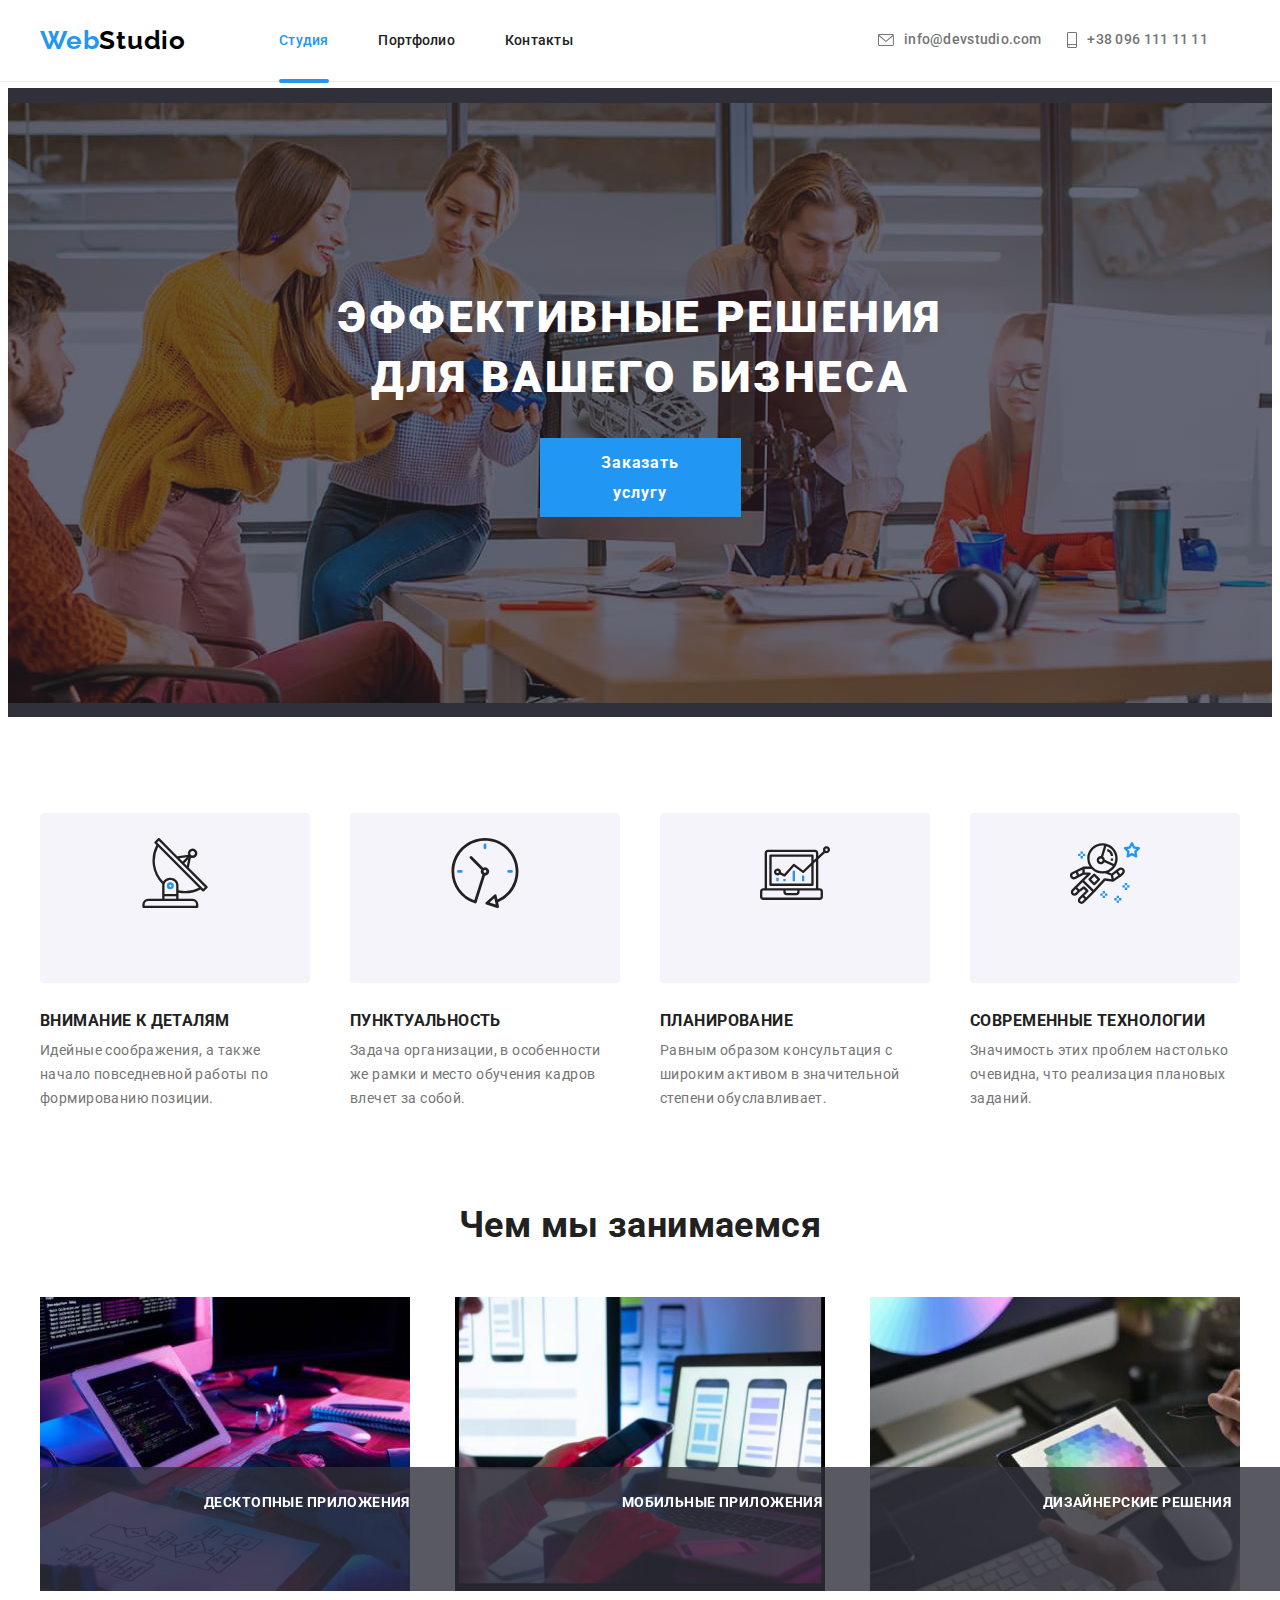
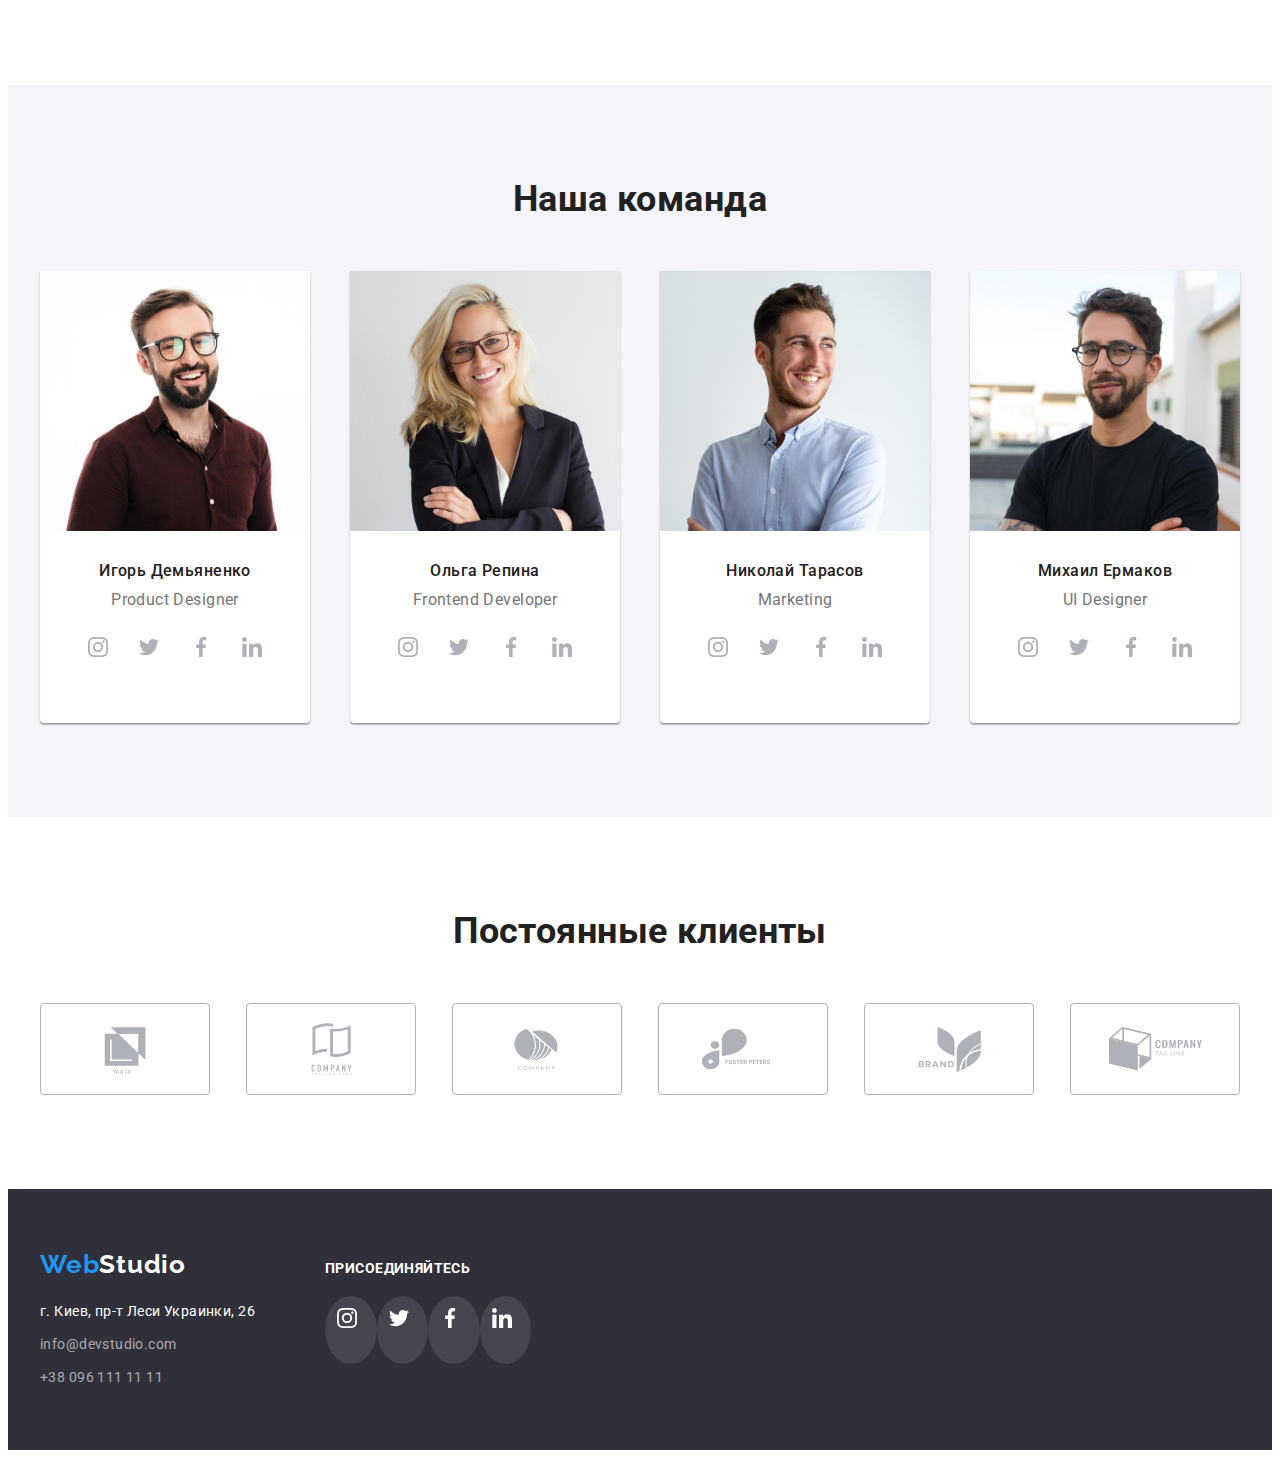
==== commit 1140d759: "Finisch" ====
--- a/index.html
+++ b/index.html
@@ -1,62 +1,369 @@
 <!DOCTYPE html>
 <html lang="ru">
-<head>
-    <meta charset="UTF-8">
-    <meta http-equiv="X-UA-Compatible" content="IE=edge">
-    <meta name="viewport" content="width=device-width, initial-scale=1.0">
-    <title>Document</title>
-    <link rel="stylesheet" href="https://cdnjs.cloudflare.com/ajax/libs/modern-normalize/1.1.0/modern-normalize.min.css"
-        integrity="sha512-wpPYUAdjBVSE4KJnH1VR1HeZfpl1ub8YT/NKx4PuQ5NmX2tKuGu6U/JRp5y+Y8XG2tV+wKQpNHVUX03MfMFn9Q=="
-        crossorigin="anonymous" referrerpolicy="no-referrer" />
-    <link rel="preconnect" href="https://fonts.googleapis.com">
-    <link rel="preconnect" href="https://fonts.gstatic.com" crossorigin>
-    <link href="https://fonts.googleapis.com/css2?family=Raleway:wght@700&family=Roboto:wght@400;500;700;900&display=swap"
-        rel="stylesheet">
-    <link rel="stylesheet" href="./css/styles.css"/>
-</head>
-<body>
-    <!--Шапка сайта-->
-    <header class="header">
-        <div class="header-part container">
-            <a href="/" class="logo">Web<span class="logo-header">Studio</span></a>
+    <head>
+        <meta charset="UTF-8">
+        <meta http-equiv="X-UA-Compatible" content="IE=edge">
+        <meta name="viewport" content="width=device-width, initial-scale=1.0">
+        <title>Document</title>
+        <link rel="stylesheet" href="https://cdnjs.cloudflare.com/ajax/libs/modern-normalize/1.1.0/modern-normalize.min.css"
+            integrity="sha512-wpPYUAdjBVSE4KJnH1VR1HeZfpl1ub8YT/NKx4PuQ5NmX2tKuGu6U/JRp5y+Y8XG2tV+wKQpNHVUX03MfMFn9Q=="
+            crossorigin="anonymous" referrerpolicy="no-referrer" />
+        <link rel="preconnect" href="https://fonts.googleapis.com">
+        <link rel="preconnect" href="https://fonts.gstatic.com" crossorigin>
+        <link href="https://fonts.googleapis.com/css2?family=Raleway:wght@700&family=Roboto:wght@400;500;700;900&display=swap"
+            rel="stylesheet">
+        <link rel="stylesheet" href="./css/styles.css"/>
+    </head>
+    <body>
+        <!--Шапка сайта-->
+        <header class="header">
+            <div class="header-part container">
+                <a href="/" class="logo">Web<span class="logo-header">Studio</span></a>
+                
+                <!-- Навигация на другие страницы -->
+                <nav>
+                    <ul class="site-nav">
+                        <li class="box"><a href="" class="link current">Студия</a></li>
+                        <li><a href="./portfolio.html" class="link">Портфолио</a></li>
+                        <li><a href="" class="link">Контакты</a></li>
+                    </ul>
+                </nav>
+
+                <ul class="kontakt-header">
+                    <li class="header-icons">
+                        <svg class="icon" width="16" height="12">
+                            <use href="./images/icons.svg#icon-envelope"></use>
+                        </svg>
+                        <a href="mailto:info@devstudio.com" class="link">info@devstudio.com</a>
+                    </li>
+                    <li class="header-icons">
+                        <svg class="icon" width="10" height="16">
+                            <use href="./images/icons.svg#icon-smartphone"></use>
+                        </svg>
+                        <a href="tel:+380961111111" class="link">+38 096 111 11 11</a>
+                    </li>
+                </ul>
+            </div>
+        </header>
+        
+        <!--Основная часть-->
+        <main class="main">
+
+            <!-- Герой -->
+            <section class="hero">
+                <div class="container">
+                    <h1 class="hero-title">Эффективные решения <br>
+                    для вашего бизнеса</h1>
+                    <button type="button" class="button-hero" data-modal-open>Заказать услугу</button>
+                </div>
+            </section>
             
-            <!-- Навигация на другие страницы -->
-            <nav>
-                <ul class="site-nav">
-                    <li><a href="" class="link current">Студия</a></li>
-                    <li><a href="./portfolio.html" class="link">Портфолио</a></li>
-                    <li><a href="" class="link">Контакты</a></li>
-                </ul>
-            </nav>
-
-            <ul class="kontakt-header">
-                <li class="header-icons">
-                    <svg class="icon" width="16" height="12">
-                        <use href="./images/icons.svg#icon-envelope"></use>
-                    </svg>
-                    <a href="mailto:info@devstudio.com" class="link">info@devstudio.com</a>
-                </li>
-                <li class="header-icons">
-                    <svg class="icon" width="10" height="16">
-                        <use href="./images/icons.svg#icon-smartphone"></use>
-                    </svg>
-                    <a href="tel:+380961111111" class="link">+38 096 111 11 11</a>
-                </li>
-            </ul>
-        </div>
-    </header>
-    
-    <!--Основная часть-->
-    <main class="main">
-    <!-- Герой -->
-    <section class="hero">
-        <div class="container">
-            <h1 class="hero-title">Эффективные решения <br>
-            для вашего бизнеса</h1>
-            <button type="button" class="button-hero" data-modal-open>Заказать услугу</button>
-        </div>
-    
-    <!--Модальное окно-->    
+            <!--Преимущества-->
+            <section>
+                <div class="benefit-section container section">
+                    <h2 class="none-title">Преимущества</h2>
+                    <ul class="benefits">
+                        <li class="benefits-item">
+                                <div class="box">
+                                    <svg class="icon" width="70" height="70">
+                                        <use href="./images/icons.svg#icon-antenna"></use>
+                                    </svg>
+                                </div>
+                                <h3 class="benefit title">Внимание к деталям</h3>
+                                <p>Идейные соображения, а также начало повседневной работы по формированию позиции.</p>
+                        </li>
+
+                        <li class="benefits-item">
+                                <div class="box">
+                                    <svg class="icon" width="70" height="70">
+                                        <use href="./images/icons.svg#icon-clock"></use>
+                                    </svg>
+                                </div>
+                                <h3 class="benefit title">Пунктуальность</h3>
+                                <p>Задача организации, в особенности же рамки и место обучения кадров влечет за собой.</p>
+                        </li>
+
+                        <li class="benefits-item">
+                                <div class="box">
+                                    <svg class="icon" width="70" height="70">
+                                        <use href="./images/icons.svg#icon-diagram"></use>
+                                    </svg>
+                                </div>
+                                <h3 class="benefit title">Планирование</h3>
+                                <p>Равным образом консультация с широким активом в значительной степени обуславливает.</p>
+                        </li>
+
+                        <li class="benefits-item">
+                                <div class="box">
+                                    <svg class="icon" width="70" height="70">
+                                        <use href="./images/icons.svg#icon-astronaut"></use>
+                                    </svg>
+                                </div>
+                                <h3 class="benefit title">Современные технологии</h3>
+                                <p>Значимость этих проблем настолько очевидна, что реализация плановых заданий.</p>
+                        </li>
+                    </ul>
+                </div>
+            </section>
+
+            <!--Чем мы занимаемся-->
+            <section>
+                <div class="products-studio container section">
+                    <h2 class="products title">Чем мы занимаемся</h2>
+                    <ul class="product">
+                        <li>
+                            <div class="box"> 
+                                <img src="./images/programming.jpg" alt="Десктопные приложения" width="370" height="294"/>
+                                <p class="name">Десктопные приложения</p>
+                                
+                            </div>
+                        </li>
+                        <li>
+                            <div class="box">
+                                <img src="./images/mobile-application-development.jpg" alt="Мобильные приложения" width="370" height="294"/>
+                                <p class="name">Мобильные приложения</p>
+                            </div>
+                        </li>
+                        <li>
+                            <div class="box">
+                                <img src="./images/color-matching.jpg" alt="Дизайнерские решения" width="370" height="294"/>
+                                <p class="name">Дизайнерские решения</p>
+                            </div>
+                        </li>
+                    </ul>
+                </div>
+            </section>
+
+            <!--Наша команда-->
+            <section class="team-studio">
+                <div class="container section">
+                    <h2 class="team title">Наша команда</h2>
+                    <ul class="team-employees">
+                        <li class="team-employee">
+                            <img src="./images/igor-demyanenko.jpg" alt="Игорь Демьяненко" width="270" height="260"/>
+                            <h3 class="employee title">Игорь Демьяненко</h3>
+                            <p class="employee-description">Product Designer</p>
+                            <ul class="social-links">
+                                <li class="box">
+                                    <svg class="icon" width="20" height="20">
+                                        <use href="./images/icons.svg#icon-instagram"></use>
+                                    </svg>
+                                    <a href="/"></a>
+                                </li>
+                                <li class="box">
+                                    <svg class="icon" width="20" height="20">
+                                        <use href="./images/icons.svg#icon-twitter"></use>
+                                    </svg>
+                                    <a href="/"></a>
+                                </li>
+                                <li class="box">
+                                    <svg class="icon" width="20" height="20">
+                                        <use href="./images/icons.svg#icon-facebook"></use>
+                                    </svg>
+                                    <a href="/"></a>
+                                </li>
+                                <li class="box">
+                                    <svg class="icon" width="20" height="20">
+                                        <use href="./images/icons.svg#icon-linkedin"></use>
+                                    </svg>
+                                    <a href="/"></a>
+                                </li>
+                            </ul>
+                        </li>
+
+                        <li class="team-employee">
+                            <img src="./images/olga-repina.jpg" alt="Ольга Репина" width="270" height="260"/>
+                            <h3 class="employee title">Ольга Репина</h3>
+                            <p class="employee-description">Frontend Developer</p>
+                            <ul class="social-links">
+                                <li class="box">
+                                    <svg class="icon" width="20" height="20">
+                                        <use href="./images/icons.svg#icon-instagram"></use>
+                                    </svg>
+                                    <a href="/"></a>
+                                </li>
+                                <li class="box">
+                                    <svg class="icon" width="20" height="20">
+                                        <use href="./images/icons.svg#icon-twitter"></use>
+                                    </svg>
+                                    <a href="/"></a>
+                                </li>
+                                <li class="box">
+                                    <svg class="icon" width="20" height="20">
+                                        <use href="./images/icons.svg#icon-facebook"></use>
+                                    </svg>
+                                    <a href="/"></a>
+                                </li>
+                                <li class="box">
+                                    <svg class="icon" width="20" height="20">
+                                        <use href="./images/icons.svg#icon-linkedin"></use>
+                                    </svg>
+                                    <a href="/"></a>
+                                </li>
+                            </ul>
+                        </li>
+
+                        <li class="team-employee">
+                            <img src="./images/nikolay-tarasov.jpg" alt="Николай Тарасов" width="270" height="260"/>
+                            <h3 class="employee title">Николай Тарасов</h3>
+                            <p class="employee-description">Marketing</p>
+                            <ul class="social-links">
+                        <li class="box">
+                            <svg class="icon" width="20" height="20">
+                                <use href="./images/icons.svg#icon-instagram"></use>
+                            </svg>
+                            <a href="/"></a>
+                        </li>
+                        <li class="box">
+                            <svg class="icon" width="20" height="20">
+                                <use href="./images/icons.svg#icon-twitter"></use>
+                            </svg>
+                            <a href="/"></a>
+                        </li>
+                        <li class="box">
+                            <svg class="icon" width="20" height="20">
+                                <use href="./images/icons.svg#icon-facebook"></use>
+                            </svg>
+                            <a href="/"></a>
+                        </li>
+                        <li class="box">
+                            <svg class="icon" width="20" height="20">
+                                <use href="./images/icons.svg#icon-linkedin"></use>
+                            </svg>
+                            <a href="/"></a>
+                        </li>
+                            </ul>
+                        </li>
+
+                        <li class="team-employee">
+                            <img src="./images/mikhail-ermakov.jpg" alt="Михаил Ермаков" width="270" height="260"/>
+                            <h3 class="employee title">Михаил Ермаков</h3>
+                            <p class="employee-description">UI Designer</p>
+                            <ul class="social-links">
+                                <li class="box">
+                                    <svg class="icon" width="20" height="20">
+                                        <use href="./images/icons.svg#icon-instagram"></use>
+                                    </svg>
+                                    <a href="/"></a>
+                                </li>
+                                <li class="box">
+                                    <svg class="icon" width="20" height="20">
+                                        <use href="./images/icons.svg#icon-twitter"></use>
+                                    </svg>
+                                    <a href="/"></a>
+                                </li>
+                                <li class="box">
+                                    <svg class="icon" width="20" height="20">
+                                        <use href="./images/icons.svg#icon-facebook"></use>
+                                    </svg>
+                                    <a href="/"></a>
+                                </li>
+                                <li class="box">
+                                    <svg class="icon" width="20" height="20">
+                                        <use href="./images/icons.svg#icon-linkedin"></use>
+                                    </svg>
+                                    <a href="/"></a>
+                                </li>
+                            </ul>                   
+                        </li>
+                    </ul>
+                </div>
+            </section>
+
+            <!--Постоянные клиенты-->
+            <section>
+                <div class="container section">
+                    <h2 class="customers title">Постоянные клиенты</h2>
+                    <ul class="customer">
+                        <li class="box">
+                            <svg class="icon" width="106" height="60">
+                                <use href="./images/icons.svg#icon-logo-yaco"></use>
+                            </svg>
+                            <a href="/"></a>
+                        </li>
+                        <li class="box">
+                            <svg class="icon" width="106" height="60">
+                                <use href="./images/icons.svg#icon-logo-tag"></use>
+                            </svg>
+                            <a href="/"></a>
+                        </li>
+                        <li class="box">
+                            <svg class="icon" width="106" height="60">
+                                <use href="./images/icons.svg#icon-logo-company"></use>
+                            </svg>
+                            <a href="/"></a>
+                        </li>
+                        <li class="box">
+                            <svg class="icon" width="106" height="60">
+                                <use href="./images/icons.svg#icon-logo-brand"></use>
+                            </svg>
+                            <a href="/"></a>
+                        </li>
+                        <li class="box">
+                            <svg class="icon" width="106" height="60">
+                                <use href="./images/icons.svg#icon-logo-foster"></use>
+                            </svg>
+                            <a href="/"></a>
+                        </li>
+                        <li class="box">
+                            <svg class="icon" width="106" height="60">
+                                <use href="./images/icons.svg#icon-logo-line"></use>
+                            </svg>
+                            <a href="/"></a>
+                        </li>        
+                    </ul>
+                </div>
+            </section>
+        </main>
+
+        <!--Подвал сайта-->
+        <footer class="footer">
+            <div class="container">
+                <div>
+                    <a href="/" class="logo">Web<span class="logo-footer">Studio</span></a>
+
+                    <address class="address">
+                        <ul class="kontakt-footer">
+                            <li>г. Киев, пр-т Леси Украинки, 26</li>
+                            <li class="email"><a href="mailto:info@devstudio.com" class="link">info@devstudio.com</a></li>
+                            <li><a href="tel:+380961111111" class="link">+38 096 111 11 11</a></li>
+                        </ul>
+                    </address>
+                </div>
+
+                <div class="footer-links">
+                    <p class="footer-link">присоединяйтесь</p>
+                    <ul class="social-links">
+                        <li class="box">
+                            <svg class="icon" width="20" height="20">
+                                <use href="./images/icons.svg#icon-instagram"></use>
+                            </svg>
+                            <a href="/"></a>
+                        </li>
+                        <li class="box">
+                            <svg class="icon" width="20" height="20">
+                                <use href="./images/icons.svg#icon-twitter"></use>
+                            </svg>
+                            <a href="/"></a>
+                        </li>
+                        <li class="box">
+                            <svg class="icon" width="20" height="20">
+                                <use href="./images/icons.svg#icon-facebook"></use>
+                            </svg>
+                            <a href="/"></a>
+                        </li>
+                        <li class="box">
+                            <svg class="icon" width="20" height="20">
+                                <use href="./images/icons.svg#icon-linkedin"></use>
+                            </svg>
+                            <a href="/"></a>
+                        </li>
+                    </ul>
+                </div>
+            </div>
+        </footer>
+
+        <!--Модальное окно-->
         <div class="backdrop is-hidden" data-modal>
             <div class="modal">
                 <button class="box" data-modal-close>
@@ -66,306 +373,8 @@
                 </button>
             </div>
         </div>
-    </section>
-
-    <!--Преимущества-->
-    <section>
-        <div class="benefit-section container section">
-            <h2 class="none-title">Преимущества</h2>
-            <ul class="benefits">
-                <li class="benefits-item">
-                        <div class="box">
-                            <svg class="icon" width="70" height="70">
-                                <use href="./images/icons.svg#icon-antenna"></use>
-                            </svg>
-                        </div>
-                        <h3 class="benefit title">Внимание к деталям</h3>
-                        <p>Идейные соображения, а также начало повседневной работы по формированию позиции.</p>
-                </li>
-
-                <li class="benefits-item">
-                        <div class="box">
-                            <svg class="icon" width="70" height="70">
-                                <use href="./images/icons.svg#icon-clock"></use>
-                            </svg>
-                        </div>
-                        <h3 class="benefit title">Пунктуальность</h3>
-                        <p>Задача организации, в особенности же рамки и место обучения кадров влечет за собой.</p>
-                </li>
-
-                <li class="benefits-item">
-                        <div class="box">
-                            <svg class="icon" width="70" height="70">
-                                <use href="./images/icons.svg#icon-diagram"></use>
-                            </svg>
-                        </div>
-                        <h3 class="benefit title">Планирование</h3>
-                        <p>Равным образом консультация с широким активом в значительной степени обуславливает.</p>
-                </li>
-
-                <li class="benefits-item">
-                        <div class="box">
-                            <svg class="icon" width="70" height="70">
-                                <use href="./images/icons.svg#icon-astronaut"></use>
-                            </svg>
-                        </div>
-                        <h3 class="benefit title">Современные технологии</h3>
-                        <p>Значимость этих проблем настолько очевидна, что реализация плановых заданий.</p>
-                </li>
-            </ul>
-        </div>
-    </section>
-
-    <!--Чем мы занимаемся-->
-    <section>
-        <div class="products-studio container section">
-            <h2 class="products title">Чем мы занимаемся</h2>
-            <ul class="product">
-                <li>
-                    <div> 
-                        <img src="./images/programming.jpg" alt="Программирование" width="370" height="294"/>
-                        <div class="backdrop">
-                            <p class="name">Десктопные приложения</p>
-                        </div>
-                    </div>
-                </li>
-                <li><img src="./images/mobile-application-development.jpg" alt="Разработка мобильного приложения" width="370" height="294"/></li>
-                <li><img src="./images/color-matching.jpg" alt="Подбор цветов" width="370" height="294"/></li>
-            </ul>
-        </div>
-    </section>
-
-    <!--Наша команда-->
-    <section class="team-studio">
-        <div class="container section">
-            <h2 class="team title">Наша команда</h2>
-            <ul class="team-employees">
-                <li class="team-employee">
-                    <img src="./images/igor-demyanenko.jpg" alt="Игорь Демьяненко" width="270" height="260"/>
-                    <h3 class="employee title">Игорь Демьяненко</h3>
-                    <p class="employee-description">Product Designer</p>
-                    <ul class="social-links">
-                        <li class="box">
-                            <svg class="icon" width="20" height="20">
-                                <use href="./images/icons.svg#icon-instagram"></use>
-                            </svg>
-                            <a href="/"></a>
-                        </li>
-                        <li class="box">
-                            <svg class="icon" width="20" height="20">
-                                <use href="./images/icons.svg#icon-twitter"></use>
-                            </svg>
-                            <a href="/"></a>
-                        </li>
-                        <li class="box">
-                            <svg class="icon" width="20" height="20">
-                                <use href="./images/icons.svg#icon-facebook"></use>
-                            </svg>
-                            <a href="/"></a>
-                        </li>
-                        <li class="box">
-                            <svg class="icon" width="20" height="20">
-                                <use href="./images/icons.svg#icon-linkedin"></use>
-                            </svg>
-                            <a href="/"></a>
-                        </li>
-                    </ul>
-                </li>
-
-                <li class="team-employee">
-                    <img src="./images/olga-repina.jpg" alt="Ольга Репина" width="270" height="260"/>
-                    <h3 class="employee title">Ольга Репина</h3>
-                    <p class="employee-description">Frontend Developer</p>
-                    <ul class="social-links">
-                        <li class="box">
-                            <svg class="icon" width="20" height="20">
-                                <use href="./images/icons.svg#icon-instagram"></use>
-                            </svg>
-                            <a href="/"></a>
-                        </li>
-                        <li class="box">
-                            <svg class="icon" width="20" height="20">
-                                <use href="./images/icons.svg#icon-twitter"></use>
-                            </svg>
-                            <a href="/"></a>
-                        </li>
-                        <li class="box">
-                            <svg class="icon" width="20" height="20">
-                                <use href="./images/icons.svg#icon-facebook"></use>
-                            </svg>
-                            <a href="/"></a>
-                        </li>
-                        <li class="box">
-                            <svg class="icon" width="20" height="20">
-                                <use href="./images/icons.svg#icon-linkedin"></use>
-                            </svg>
-                            <a href="/"></a>
-                        </li>
-                    </ul>
-                </li>
-
-                <li class="team-employee">
-                    <img src="./images/nikolay-tarasov.jpg" alt="Николай Тарасов" width="270" height="260"/>
-                    <h3 class="employee title">Николай Тарасов</h3>
-                    <p class="employee-description">Marketing</p>
-                    <ul class="social-links">
-                <li class="box">
-                    <svg class="icon" width="20" height="20">
-                        <use href="./images/icons.svg#icon-instagram"></use>
-                    </svg>
-                    <a href="/"></a>
-                </li>
-                <li class="box">
-                    <svg class="icon" width="20" height="20">
-                        <use href="./images/icons.svg#icon-twitter"></use>
-                    </svg>
-                    <a href="/"></a>
-                </li>
-                <li class="box">
-                    <svg class="icon" width="20" height="20">
-                        <use href="./images/icons.svg#icon-facebook"></use>
-                    </svg>
-                    <a href="/"></a>
-                </li>
-                <li class="box">
-                    <svg class="icon" width="20" height="20">
-                        <use href="./images/icons.svg#icon-linkedin"></use>
-                    </svg>
-                    <a href="/"></a>
-                </li>
-                    </ul>
-                </li>
-
-                <li class="team-employee">
-                    <img src="./images/mikhail-ermakov.jpg" alt="Михаил Ермаков" width="270" height="260"/>
-                    <h3 class="employee title">Михаил Ермаков</h3>
-                    <p class="employee-description">UI Designer</p>
-                    <ul class="social-links">
-                        <li class="box">
-                            <svg class="icon" width="20" height="20">
-                                <use href="./images/icons.svg#icon-instagram"></use>
-                            </svg>
-                            <a href="/"></a>
-                        </li>
-                        <li class="box">
-                            <svg class="icon" width="20" height="20">
-                                <use href="./images/icons.svg#icon-twitter"></use>
-                            </svg>
-                            <a href="/"></a>
-                        </li>
-                        <li class="box">
-                            <svg class="icon" width="20" height="20">
-                                <use href="./images/icons.svg#icon-facebook"></use>
-                            </svg>
-                            <a href="/"></a>
-                        </li>
-                        <li class="box">
-                            <svg class="icon" width="20" height="20">
-                                <use href="./images/icons.svg#icon-linkedin"></use>
-                            </svg>
-                            <a href="/"></a>
-                        </li>
-                    </ul>                   
-                </li>
-            </ul>
-        </div>
-    </section>
-
-    <!--Постоянные клиенты-->
-    <section>
-        <div class="container section">
-            <h2 class="customers title">Постоянные клиенты</h2>
-            <ul class="customer">
-                <li class="box">
-                    <svg class="icon" width="106" height="60">
-                        <use href="./images/icons.svg#icon-logo-yaco"></use>
-                    </svg>
-                    <a href="/"></a>
-                </li>
-                <li class="box">
-                    <svg class="icon" width="106" height="60">
-                        <use href="./images/icons.svg#icon-logo-tag"></use>
-                    </svg>
-                    <a href="/"></a>
-                </li>
-                <li class="box">
-                    <svg class="icon" width="106" height="60">
-                        <use href="./images/icons.svg#icon-logo-company"></use>
-                    </svg>
-                    <a href="/"></a>
-                </li>
-                <li class="box">
-                    <svg class="icon" width="106" height="60">
-                        <use href="./images/icons.svg#icon-logo-brand"></use>
-                    </svg>
-                    <a href="/"></a>
-                </li>
-                <li class="box">
-                    <svg class="icon" width="106" height="60">
-                        <use href="./images/icons.svg#icon-logo-foster"></use>
-                    </svg>
-                    <a href="/"></a>
-                </li>
-                <li class="box">
-                    <svg class="icon" width="106" height="60">
-                        <use href="./images/icons.svg#icon-logo-line"></use>
-                    </svg>
-                    <a href="/"></a>
-                </li>        
-            </ul>
-        </div>
-    </section>
-    </main>
-
-    <!--Подвал сайта-->
-    <footer class="footer">
-        <div class="container">
-            <div>
-                <a href="/" class="logo">Web<span class="logo-footer">Studio</span></a>
-
-                <address class="address">
-                    <ul class="kontakt-footer">
-                        <li>г. Киев, пр-т Леси Украинки, 26</li>
-                        <li class="email"><a href="mailto:info@devstudio.com" class="link">info@devstudio.com</a></li>
-                        <li><a href="tel:+380961111111" class="link">+38 096 111 11 11</a></li>
-                    </ul>
-                </address>
-            </div>
-
-            <div class="footer-links">
-                <p class="footer-link">присоединяйтесь</p>
-                <ul class="social-links">
-                    <li class="box">
-                        <svg class="icon" width="20" height="20">
-                            <use href="./images/icons.svg#icon-instagram"></use>
-                        </svg>
-                        <a href="/"></a>
-                    </li>
-                    <li class="box">
-                        <svg class="icon" width="20" height="20">
-                            <use href="./images/icons.svg#icon-twitter"></use>
-                        </svg>
-                        <a href="/"></a>
-                    </li>
-                    <li class="box">
-                        <svg class="icon" width="20" height="20">
-                            <use href="./images/icons.svg#icon-facebook"></use>
-                        </svg>
-                        <a href="/"></a>
-                    </li>
-                    <li class="box">
-                        <svg class="icon" width="20" height="20">
-                            <use href="./images/icons.svg#icon-linkedin"></use>
-                        </svg>
-                        <a href="/"></a>
-                    </li>
-                </ul>
-            </div>
-        </div>
-    </footer>
-
-    <!--Модальное окно-->
-    <script src="./js/modal.js"></script>
-
-</body>
+        
+        <script src="./js/modal.js"></script>
+        
+    </body>
 </html>--- a/css/styles.css
+++ b/css/styles.css
@@ -112,6 +112,8 @@
   line-height: 1.14;
   letter-spacing: 0.02em;
   text-decoration: none;
+
+  transition: color 250ms cubic-bezier(0.4, 0, 0.2, 1);
 }
 
 .site-nav .link:hover,
@@ -121,7 +123,6 @@
 .kontakt-footer .link:hover,
 .kontakt-footer .link:focus {
   color: var(--accent-color);
-  transition: color 250ms cubic-bezier(0.4, 0, 0.2, 1);
 }
 
 /* Site nav */
@@ -129,6 +130,22 @@
   color: var(--accent-color);
 }
 
+.site-nav .box {
+  position: relative;
+}
+
+.site-nav .link.current::after {
+  content: "";
+  display: inline-block;
+  width: 100%;
+  height: 4px;
+  background: var(--accent-color);
+  border-radius: 2px;
+  position: absolute;
+  top: 50px;
+  right: 0;
+}
+
 .site-nav {
   display: flex;
   width: 294px;
@@ -160,13 +177,14 @@
 
 .kontakt-header .icon {
   fill: var(--primary-text-color);
+
+  transition: fill 250ms cubic-bezier(0.4, 0, 0.2, 1);
 }
 
 .kontakt-header .icon:hover,
 .kontakt-header .icon:focus {
   fill: var(--accent-color);
   cursor: pointer;
-  transition: fill 250ms cubic-bezier(0.4, 0, 0.2, 1);
 }
 
 /* Main */
@@ -221,6 +239,7 @@
   text-decoration: none;
 
   cursor: pointer;
+  transition: background 250ms cubic-bezier(0.4, 0, 0.2, 1);
 }
 
 .button-hero:hover,
@@ -228,7 +247,6 @@
   background: #188ce8;
   box-shadow: 0px 4px 4px rgba(0, 0, 0, 0.15);
   border-radius: 4px;
-  transition: background 250ms cubic-bezier(0.4, 0, 0.2, 1);
 }
 
 /*Modal window*/
@@ -258,6 +276,18 @@
   border-radius: 4px;
 
   background-color: var(--primary-white-color);
+
+  animation: animate75 3000ms;
+}
+
+@keyframes animate75 {
+  50% {
+    transform: scale(0.75);
+  }
+
+  0% {
+    transform: scale(1);
+  }
 }
 
 .modal .box {
@@ -332,22 +362,24 @@
   margin-bottom: 50px;
 }
 
-.product .backdrop {
+.product .box {
   position: relative;
+}
+
+.product .name {
+  font-weight: bold;
+  font-size: 14px;
+  line-height: 16px;
+  text-align: center;
+  text-transform: uppercase;
+  color: var(--primary-white-color);
+
+  padding: 27px 82px;
+  position: absolute;
   width: 100%;
   height: 70px;
-  top: 0;
-  left: 0;
+  bottom: 0;
   background-color: rgba(47, 48, 58, 0.8);
-}
-
-.product .name {
-  position: absolute;
-  font-weight: bold;
-  line-height: 1.14px;
-  text-transform: uppercase;
-
-  color: var(--primary-white-color);
 }
 
 /* Team */
@@ -388,14 +420,15 @@
 .team-employees .icon,
 .customer .icon {
   fill: var(--icon-color);
+
+  transition: fill 250ms cubic-bezier(0.4, 0, 0.2, 1),
+    background-color 250ms cubic-bezier(0.4, 0, 0.2, 1);
 }
 
 .team-employees .icon:hover,
 .team-employees .icon:focus {
   fill: var(--primary-white-color);
   background-color: var(--accent-color);
-  transition: fill 250ms cubic-bezier(0.4, 0, 0.2, 1),
-    background-color 250ms cubic-bezier(0.4, 0, 0.2, 1);
 }
 
 /* Regular customers */
@@ -406,19 +439,19 @@
   box-sizing: border-box;
   border-radius: 4px;
   padding: 16px 32px;
+  transition: border 250ms cubic-bezier(0.4, 0, 0.2, 1),
+    fill 250ms cubic-bezier(0.4, 0, 0.2, 1);
 }
 
 .customer .box:hover,
 .customer .box:focus {
   border: 1px solid var(--accent-color);
-  transition: border 250ms cubic-bezier(0.4, 0, 0.2, 1);
 }
 
 .customer .icon:hover,
 .customer .icon:focus {
   fill: var(--accent-color);
   cursor: pointer;
-  transition: fill 250ms cubic-bezier(0.4, 0, 0.2, 1);
 }
 
 /* Filter Portfolio */
@@ -447,6 +480,8 @@
   letter-spacing: 0.03em;
 
   cursor: pointer;
+  transition: color 250ms cubic-bezier(0.4, 0, 0.2, 1),
+    background-color 250ms cubic-bezier(0.4, 0, 0.2, 1);
 }
 
 .fiter-button:focus,
@@ -455,8 +490,6 @@
   background-color: var(--accent-color);
   box-shadow: 0px 3px 1px rgba(0, 0, 0, 0.1), 0px 1px 2px rgba(0, 0, 0, 0.08),
     0px 2px 2px rgba(0, 0, 0, 0.12);
-  transition: color 250ms cubic-bezier(0.4, 0, 0.2, 1),
-    background-color 250ms cubic-bezier(0.4, 0, 0.2, 1);
 }
 
 /* Portfolio */
@@ -471,6 +504,8 @@
   margin-left: 15px;
   margin-top: 30px;
   margin-right: 15px;
+
+  transition: box-shadow 250ms cubic-bezier(0.4, 0, 0.2, 1);
 }
 
 .portfolio-example:hover,
@@ -478,7 +513,6 @@
   box-shadow: 0px 1px 1px rgba(0, 0, 0, 0.12), 0px 4px 4px rgba(0, 0, 0, 0.06),
     1px 4px 6px rgba(0, 0, 0, 0.16);
   cursor: pointer;
-  transition: box-shadow 250ms cubic-bezier(0.4, 0, 0.2, 1);
 }
 
 .portfolio-example:nth-child(-n + 3) {
@@ -508,10 +542,29 @@
   line-height: 1.87;
 }
 
+.portfolio-example .box {
+  position: relative;
+  overflow: hidden;
+}
+
 .portfolio-example .overlay {
   position: absolute;
+  width: 100%;
+  height: 294px;
   top: 0;
   left: 0;
+  padding: 63px 24px;
+  background-color: var(--accent-color);
+  transform: translateY(100%);
+  transition: transform 250ms cubic-bezier(0.4, 0, 0.2, 1);
+
+  font-size: 18px;
+  line-height: 1.56;
+  color: var(--primary-white-color);
+}
+
+.portfolio-example:hover .overlay {
+  transform: translateY(0);
 }
 
 /* Footer */
@@ -579,6 +632,8 @@
   height: 44px;
   border-radius: 50%;
   padding: 12px;
+
+  transition: background-color 250ms cubic-bezier(0.4, 0, 0.2, 1);
 }
 
 .footer-links .box {
@@ -591,5 +646,4 @@
 .team-employees .box:hover {
   background-color: var(--accent-color);
   cursor: pointer;
-  transition: background-color 250ms cubic-bezier(0.4, 0, 0.2, 1);
-}
+}
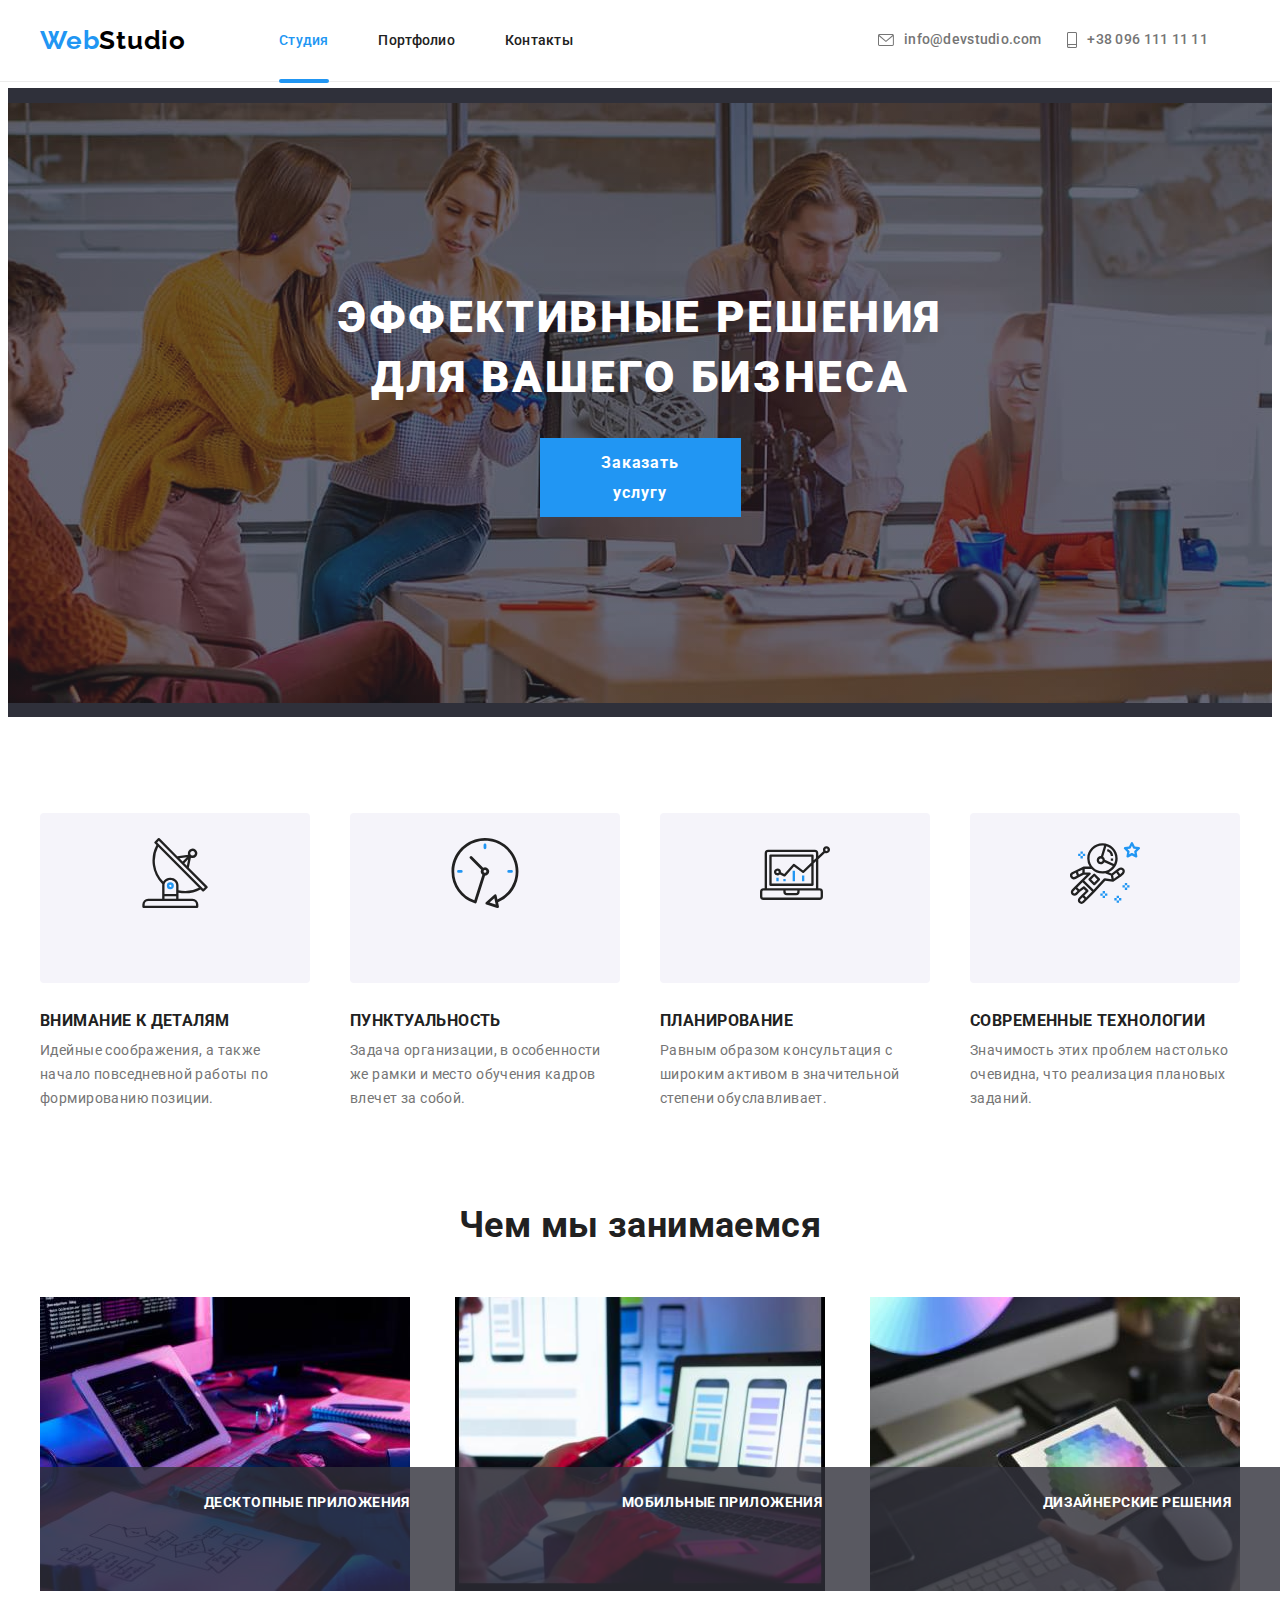
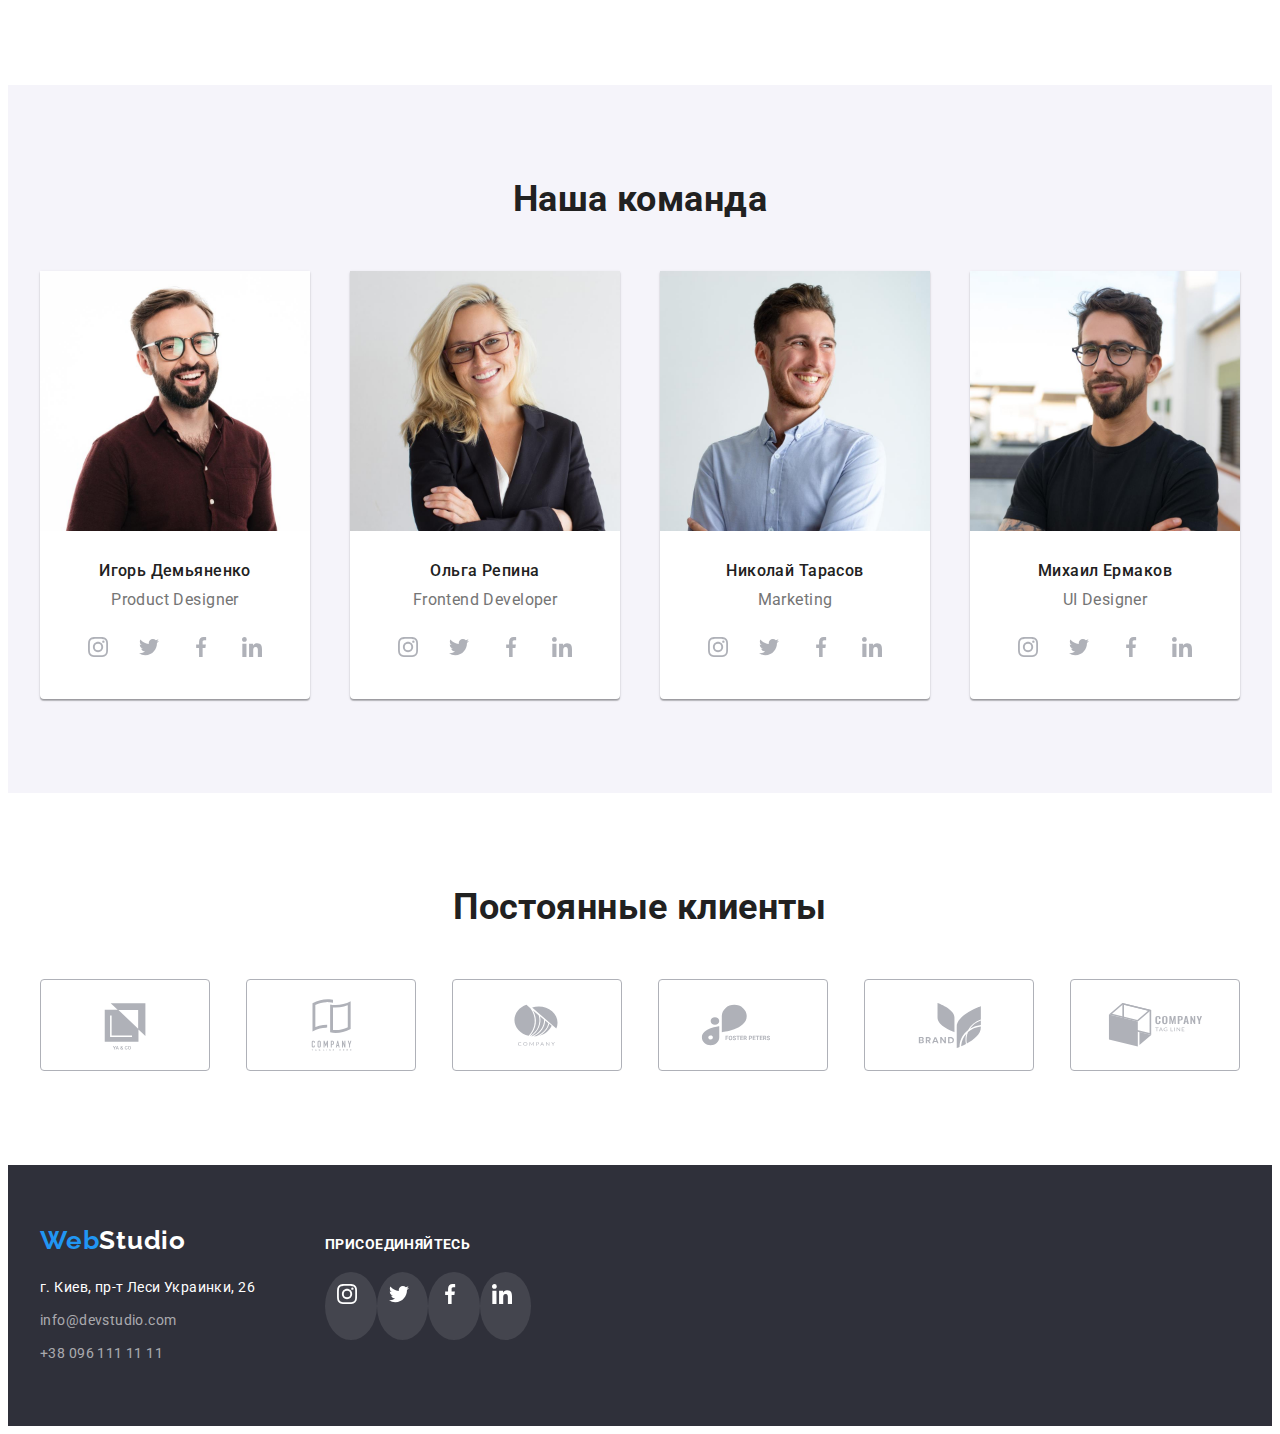
==== commit fc547dcc: "last finisch" ====
--- a/index.html
+++ b/index.html
@@ -31,16 +31,14 @@
 
                 <ul class="kontakt-header">
                     <li class="header-icons">
-                        <svg class="icon" width="16" height="12">
+                        <a href="mailto:info@devstudio.com" class="link"><svg class="header-icon" width="16" height="12">
                             <use href="./images/icons.svg#icon-envelope"></use>
-                        </svg>
-                        <a href="mailto:info@devstudio.com" class="link">info@devstudio.com</a>
+                            </svg>info@devstudio.com</a>
                     </li>
                     <li class="header-icons">
-                        <svg class="icon" width="10" height="16">
-                            <use href="./images/icons.svg#icon-smartphone"></use>
-                        </svg>
-                        <a href="tel:+380961111111" class="link">+38 096 111 11 11</a>
+                        <a href="tel:+380961111111" class="link"><svg class="header-icon" width="10" height="16">
+                            <use href="./images/icons.svg#icon-smartphone">
+                            </use></svg>+38 096 111 11 11</a>
                     </li>
                 </ul>
             </div>
@@ -144,29 +142,25 @@
                             <h3 class="employee title">Игорь Демьяненко</h3>
                             <p class="employee-description">Product Designer</p>
                             <ul class="social-links">
-                                <li class="box">
-                                    <svg class="icon" width="20" height="20">
-                                        <use href="./images/icons.svg#icon-instagram"></use>
-                                    </svg>
-                                    <a href="/"></a>
-                                </li>
-                                <li class="box">
-                                    <svg class="icon" width="20" height="20">
-                                        <use href="./images/icons.svg#icon-twitter"></use>
-                                    </svg>
-                                    <a href="/"></a>
-                                </li>
-                                <li class="box">
-                                    <svg class="icon" width="20" height="20">
+                                <li class="box-links">
+                                    <a href="/"><svg class="icon-team" width="20" height="20">
+                                            <use href="./images/icons.svg#icon-instagram"></use>
+                                        </svg></a>
+                                </li>
+                                <li class="box-links">
+                                    <a href="/"><svg class="icon-team" width="20" height="20">
+                                            <use href="./images/icons.svg#icon-twitter"></use>
+                                        </svg></a>
+                                </li>
+                                <li class="box-links">
+                                    <a href="/"></a><svg class="icon-team" width="20" height="20">
                                         <use href="./images/icons.svg#icon-facebook"></use>
-                                    </svg>
-                                    <a href="/"></a>
-                                </li>
-                                <li class="box">
-                                    <svg class="icon" width="20" height="20">
+                                    </svg></a>
+                                </li>
+                                <li class="box-links">
+                                    <a href="/"></a><svg class="icon-team" width="20" height="20">
                                         <use href="./images/icons.svg#icon-linkedin"></use>
-                                    </svg>
-                                    <a href="/"></a>
+                                    </svg></a>
                                 </li>
                             </ul>
                         </li>
@@ -176,29 +170,25 @@
                             <h3 class="employee title">Ольга Репина</h3>
                             <p class="employee-description">Frontend Developer</p>
                             <ul class="social-links">
-                                <li class="box">
-                                    <svg class="icon" width="20" height="20">
-                                        <use href="./images/icons.svg#icon-instagram"></use>
-                                    </svg>
-                                    <a href="/"></a>
-                                </li>
-                                <li class="box">
-                                    <svg class="icon" width="20" height="20">
-                                        <use href="./images/icons.svg#icon-twitter"></use>
-                                    </svg>
-                                    <a href="/"></a>
-                                </li>
-                                <li class="box">
-                                    <svg class="icon" width="20" height="20">
+                                <li class="box-links">
+                                    <a href="/"><svg class="icon-team" width="20" height="20">
+                                            <use href="./images/icons.svg#icon-instagram"></use>
+                                        </svg></a>
+                                </li>
+                                <li class="box-links">
+                                    <a href="/"><svg class="icon-team" width="20" height="20">
+                                            <use href="./images/icons.svg#icon-twitter"></use>
+                                        </svg></a>
+                                </li>
+                                <li class="box-links">
+                                    <a href="/"></a><svg class="icon-team" width="20" height="20">
                                         <use href="./images/icons.svg#icon-facebook"></use>
-                                    </svg>
-                                    <a href="/"></a>
-                                </li>
-                                <li class="box">
-                                    <svg class="icon" width="20" height="20">
+                                    </svg></a>
+                                </li>
+                                <li class="box-links">
+                                    <a href="/"></a><svg class="icon-team" width="20" height="20">
                                         <use href="./images/icons.svg#icon-linkedin"></use>
-                                    </svg>
-                                    <a href="/"></a>
+                                    </svg></a>
                                 </li>
                             </ul>
                         </li>
@@ -208,30 +198,26 @@
                             <h3 class="employee title">Николай Тарасов</h3>
                             <p class="employee-description">Marketing</p>
                             <ul class="social-links">
-                        <li class="box">
-                            <svg class="icon" width="20" height="20">
-                                <use href="./images/icons.svg#icon-instagram"></use>
-                            </svg>
-                            <a href="/"></a>
-                        </li>
-                        <li class="box">
-                            <svg class="icon" width="20" height="20">
-                                <use href="./images/icons.svg#icon-twitter"></use>
-                            </svg>
-                            <a href="/"></a>
-                        </li>
-                        <li class="box">
-                            <svg class="icon" width="20" height="20">
-                                <use href="./images/icons.svg#icon-facebook"></use>
-                            </svg>
-                            <a href="/"></a>
-                        </li>
-                        <li class="box">
-                            <svg class="icon" width="20" height="20">
-                                <use href="./images/icons.svg#icon-linkedin"></use>
-                            </svg>
-                            <a href="/"></a>
-                        </li>
+                                <li class="box-links">
+                                    <a href="/"><svg class="icon-team" width="20" height="20">
+                                            <use href="./images/icons.svg#icon-instagram"></use>
+                                        </svg></a>
+                                </li>
+                                <li class="box-links">
+                                    <a href="/"><svg class="icon-team" width="20" height="20">
+                                            <use href="./images/icons.svg#icon-twitter"></use>
+                                        </svg></a>
+                                </li>
+                                <li class="box-links">
+                                    <a href="/"></a><svg class="icon-team" width="20" height="20">
+                                        <use href="./images/icons.svg#icon-facebook"></use>
+                                    </svg></a>
+                                </li>
+                                <li class="box-links">
+                                    <a href="/"></a><svg class="icon-team" width="20" height="20">
+                                        <use href="./images/icons.svg#icon-linkedin"></use>
+                                    </svg></a>
+                                </li>
                             </ul>
                         </li>
 
@@ -240,31 +226,27 @@
                             <h3 class="employee title">Михаил Ермаков</h3>
                             <p class="employee-description">UI Designer</p>
                             <ul class="social-links">
-                                <li class="box">
-                                    <svg class="icon" width="20" height="20">
-                                        <use href="./images/icons.svg#icon-instagram"></use>
-                                    </svg>
-                                    <a href="/"></a>
-                                </li>
-                                <li class="box">
-                                    <svg class="icon" width="20" height="20">
-                                        <use href="./images/icons.svg#icon-twitter"></use>
-                                    </svg>
-                                    <a href="/"></a>
-                                </li>
-                                <li class="box">
-                                    <svg class="icon" width="20" height="20">
+                                <li class="box-links">
+                                    <a href="/"><svg class="icon-team" width="20" height="20">
+                                            <use href="./images/icons.svg#icon-instagram"></use>
+                                        </svg></a>
+                                </li>
+                                <li class="box-links">
+                                    <a href="/"><svg class="icon-team" width="20" height="20">
+                                            <use href="./images/icons.svg#icon-twitter"></use>
+                                        </svg></a>
+                                </li>
+                                <li class="box-links">
+                                    <a href="/"></a><svg class="icon-team" width="20" height="20">
                                         <use href="./images/icons.svg#icon-facebook"></use>
-                                    </svg>
-                                    <a href="/"></a>
-                                </li>
-                                <li class="box">
-                                    <svg class="icon" width="20" height="20">
+                                    </svg></a>
+                                </li>
+                                <li class="box-links">
+                                    <a href="/"></a><svg class="icon-team" width="20" height="20">
                                         <use href="./images/icons.svg#icon-linkedin"></use>
-                                    </svg>
-                                    <a href="/"></a>
-                                </li>
-                            </ul>                   
+                                    </svg></a>
+                                </li>
+                            </ul>
                         </li>
                     </ul>
                 </div>
@@ -276,40 +258,34 @@
                     <h2 class="customers title">Постоянные клиенты</h2>
                     <ul class="customer">
                         <li class="box">
-                            <svg class="icon" width="106" height="60">
+                            <a href="/"></a><svg class="icon-customer" width="106" height="60">
                                 <use href="./images/icons.svg#icon-logo-yaco"></use>
-                            </svg>
-                            <a href="/"></a>
-                        </li>
-                        <li class="box">
-                            <svg class="icon" width="106" height="60">
+                            </svg></a>
+                        </li>
+                        <li class="box">
+                            <a href="/"><svg class="icon-customer" width="106" height="60">
                                 <use href="./images/icons.svg#icon-logo-tag"></use>
-                            </svg>
-                            <a href="/"></a>
-                        </li>
-                        <li class="box">
-                            <svg class="icon" width="106" height="60">
+                            </svg></a>
+                        </li>
+                        <li class="box">
+                            <a href="/"></a><svg class="icon-customer" width="106" height="60">
                                 <use href="./images/icons.svg#icon-logo-company"></use>
-                            </svg>
-                            <a href="/"></a>
-                        </li>
-                        <li class="box">
-                            <svg class="icon" width="106" height="60">
+                            </svg></a>
+                        </li>
+                        <li class="box">
+                            <a href="/"></a><svg class="icon-customer" width="106" height="60">
                                 <use href="./images/icons.svg#icon-logo-brand"></use>
-                            </svg>
-                            <a href="/"></a>
-                        </li>
-                        <li class="box">
-                            <svg class="icon" width="106" height="60">
+                            </svg></a>
+                        </li>
+                        <li class="box">
+                            <a href="/"></a><svg class="icon-customer" width="106" height="60">
                                 <use href="./images/icons.svg#icon-logo-foster"></use>
-                            </svg>
-                            <a href="/"></a>
-                        </li>
-                        <li class="box">
-                            <svg class="icon" width="106" height="60">
+                            </svg></a>
+                        </li>
+                        <li class="box">
+                            <a href="/"></a><svg class="icon-customer" width="106" height="60">
                                 <use href="./images/icons.svg#icon-logo-line"></use>
-                            </svg>
-                            <a href="/"></a>
+                            </svg></a>
                         </li>        
                     </ul>
                 </div>
--- a/css/styles.css
+++ b/css/styles.css
@@ -67,6 +67,7 @@
 
 .header {
   position: fixed;
+  z-index: 10;
   width: 100%;
   min-height: 80px;
   top: 0;
@@ -166,23 +167,19 @@
 }
 
 /* Header icons */
-.header-icons {
+.header-icon {
+  fill: currentColor;
+  margin-right: 10px;
+  transition: fill 250ms cubic-bezier(0.4, 0, 0.2, 1);
+}
+
+.header-icons .link {
   display: flex;
   align-items: center;
 }
 
-.header-icons .icon {
-  margin-right: 10px;
-}
-
-.kontakt-header .icon {
-  fill: var(--primary-text-color);
-
-  transition: fill 250ms cubic-bezier(0.4, 0, 0.2, 1);
-}
-
-.kontakt-header .icon:hover,
-.kontakt-header .icon:focus {
+.kontakt-header .link:hover .header-icon,
+.kontakt-header .link:focus .header-icon {
   fill: var(--accent-color);
   cursor: pointer;
 }
@@ -413,22 +410,36 @@
 
 /* Team social links */
 .team-studio .social-links {
+  width: 206px;
+  height: 44px;
   margin-left: 32px;
   margin-bottom: 30px;
 }
 
-.team-employees .icon,
-.customer .icon {
+.box-links {
+  width: 44px;
+  height: 44px;
+  padding: 12px;
+  border-radius: 50%;
+}
+
+.team-employees .icon-team,
+.customer .icon-customer {
   fill: var(--icon-color);
 
   transition: fill 250ms cubic-bezier(0.4, 0, 0.2, 1),
     background-color 250ms cubic-bezier(0.4, 0, 0.2, 1);
 }
 
-.team-employees .icon:hover,
-.team-employees .icon:focus {
+.box-links:hover,
+.box-links:focus {
+  background-color: var(--accent-color);
+  cursor: pointer;
+}
+
+.box-links:hover .icon-team,
+.box-links:focus .icon-team {
   fill: var(--primary-white-color);
-  background-color: var(--accent-color);
 }
 
 /* Regular customers */
@@ -446,12 +457,12 @@
 .customer .box:hover,
 .customer .box:focus {
   border: 1px solid var(--accent-color);
-}
-
-.customer .icon:hover,
-.customer .icon:focus {
+  cursor: pointer;
+}
+
+.customer .box:hover .icon-customer,
+.customer .box:focus .icon-customer {
   fill: var(--accent-color);
-  cursor: pointer;
 }
 
 /* Filter Portfolio */
@@ -626,8 +637,7 @@
   width: 206px;
 }
 
-.footer-links .box,
-.team-employees .box {
+.footer-links .box {
   width: 44px;
   height: 44px;
   border-radius: 50%;
@@ -641,9 +651,7 @@
 }
 
 .footer-links .box:focus,
-.footer-links .box:hover,
-.team-employees .box:focus,
-.team-employees .box:hover {
+.footer-links .box:hover {
   background-color: var(--accent-color);
   cursor: pointer;
 }
